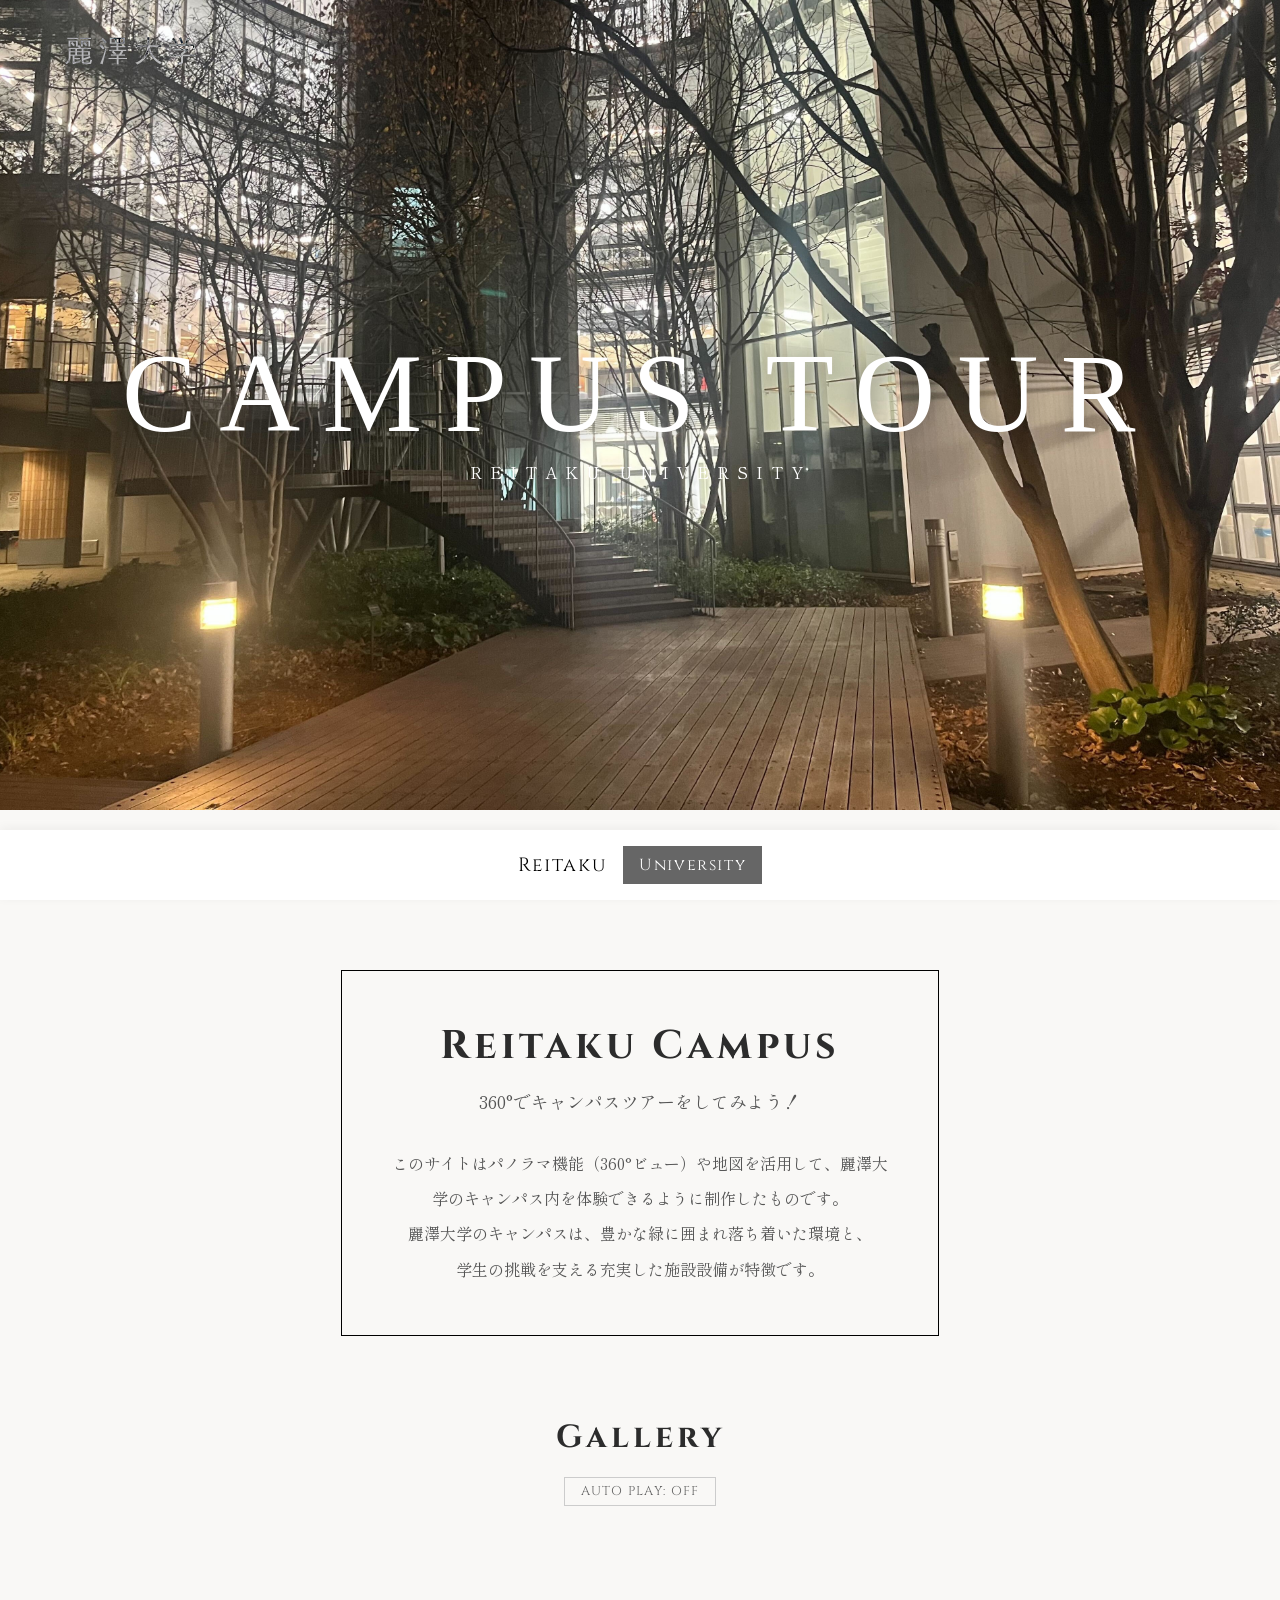
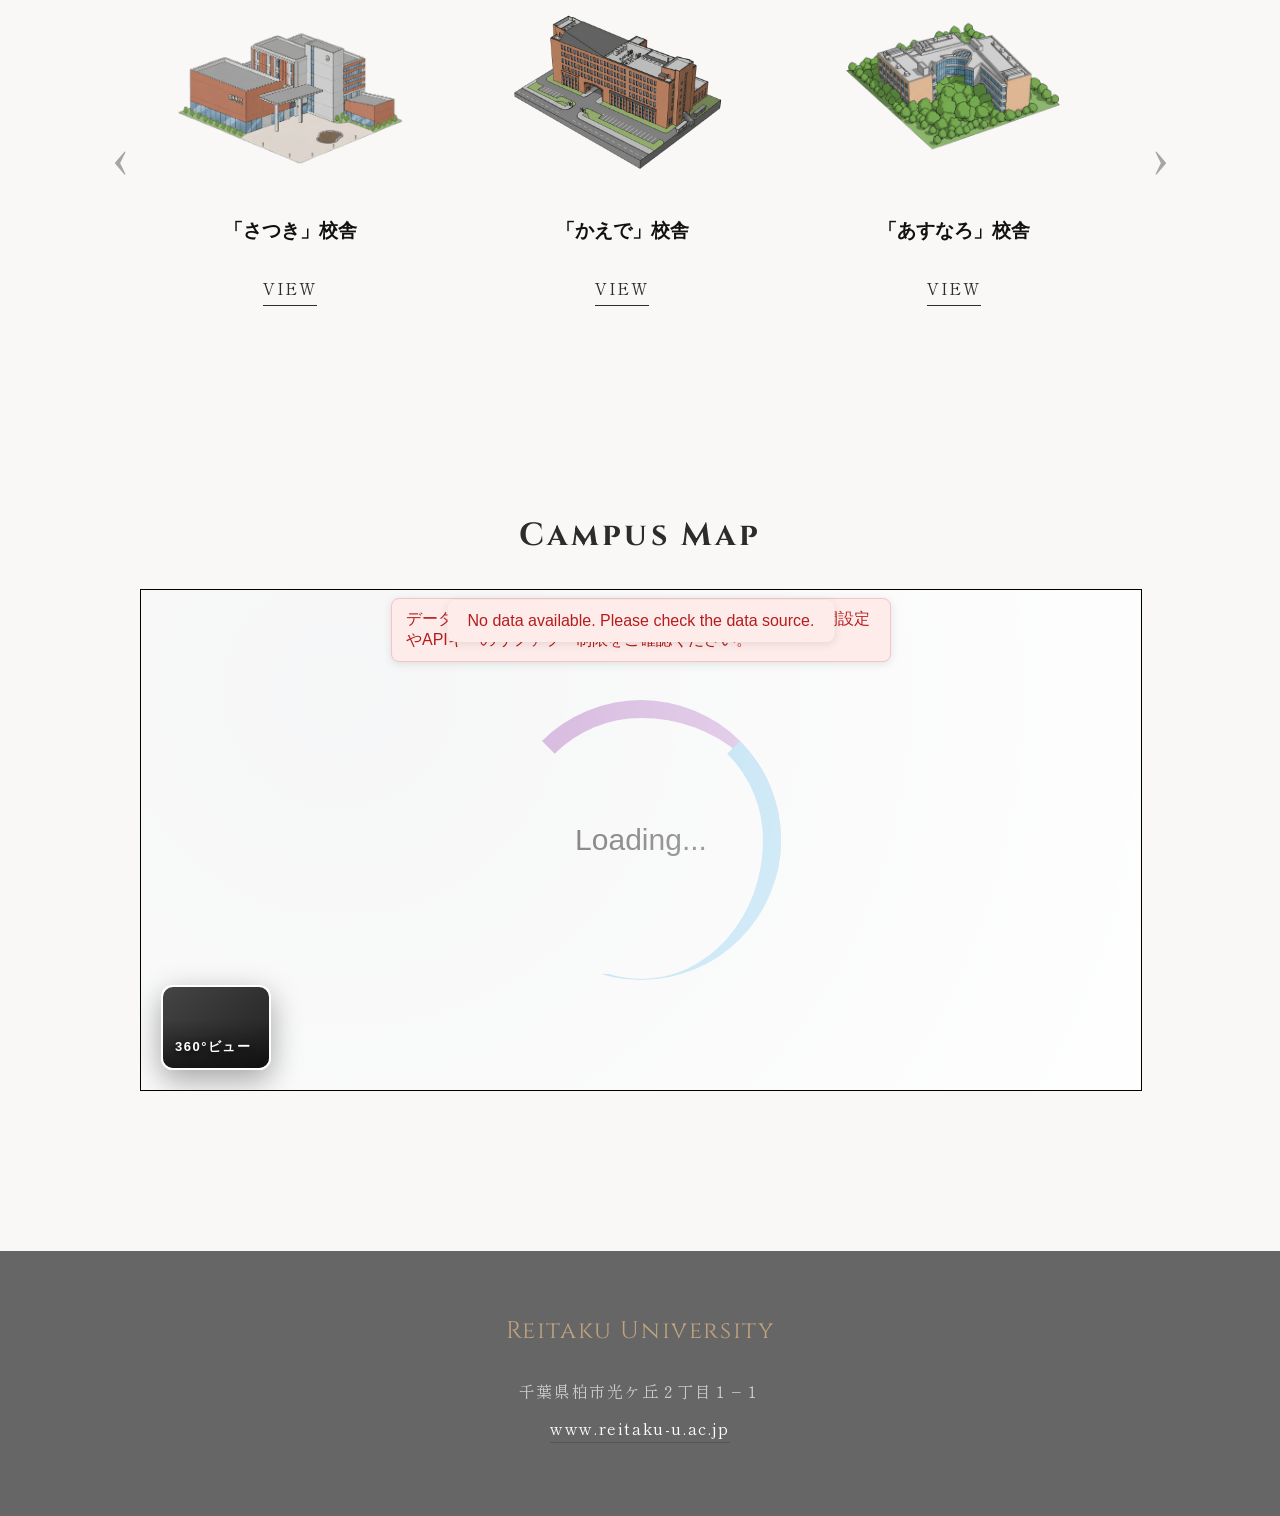
==== index.html @ 985b0f29 "edit" ====
<!DOCTYPE html>
<html lang="ja">
<head>
    <meta charset="UTF-8">
    <meta name="viewport" content="width=device-width, initial-scale=1.0">
    <meta name="robots" content="index, follow">
    <title>ReitakuCampus</title>
    <link rel="preload" as="image" href="image/main1.jpg" fetchpriority="high">
    <link rel="preconnect" href="https://fonts.googleapis.com">
    <link rel="preconnect" href="https://fonts.gstatic.com" crossorigin>
    <link href="https://fonts.googleapis.com/css2?family=BBH+Bogle&display=swap" rel="stylesheet">
    <link href="https://fonts.googleapis.com/css2?family=Cinzel:wght@400;600&family=Shippori+Mincho:wght@400;500&family=BIZ+UDPGothic&display=swap" rel="stylesheet">
    <script src="page.js" defer></script>

    <style>
        :root {
            /* ★ここを変更: サイト全体の色設定 */
            --text: #2c2c2c; /* 文字色 */
            --bg: #f9f8f6;   /* 背景色 */
            --gold: #bfa37e; /* アクセントカラー（金） */
        }
        body {
            margin: 0; background: var(--bg); color: var(--text);
            font-family: 'Shippori Mincho', 'Cinzel', serif;
            overflow-x: hidden;
        }

        /* フェードイン */
        .fade-in { opacity: 0; transform: translateY(20px); transition: 1.5s ease; }
        .fade-in.active { opacity: 1; transform: translateY(0); }

        /* ヘッダー */
        header {
            position: fixed; top: 0; width: 100%; z-index: 100;
            padding: 2rem 4rem; display: flex; justify-content: space-between; align-items: center;
            color: #fff; mix-blend-mode: difference; /* 背景色に合わせて文字色を反転させる効果 */
            box-sizing: border-box;
        }
        .logo { font-size: 1.8rem; letter-spacing: 0.2em; font-family: 'Cinzel', serif; }

        /* ヒーロー（スライダー） */
        .hero {
            height: 90vh; /* ★ここを変更: 高さ (例: 80vh, 600px) */
            width: 100%;   /* ★ここを変更: 幅 (例: 100%, 1200px) */
            position: relative; overflow: hidden; background: #111;
            margin: 0 auto; /* 幅を100%以外にした場合に中央寄せになります */
        }
        .slide {
            position: absolute; inset: 0; background-size: cover; background-position: center;
            opacity: 0; transform: scale(1.1); transition: transform 6s linear, opacity 2s ease;
        }
        .slide.active { opacity: 1; transform: scale(1); }
        
        .hero-txt {
            position: absolute; top: 50%; left: 50%; transform: translate(-50%, -50%);
            text-align: center; color: #fff; z-index: 10; width: 100%;
        }
        .h-title { 
            font-size: 7rem; font-family: 'BBH Bogle', 'sans-serif'; margin: 0; letter-spacing: 0.2em; font-weight: 400; 
            text-shadow: 0 5px 20px rgba(0,0,0,0.3);
            line-height: 1.2; 
        }
        .h-sub { font-size: 1rem; text-shadow: 0 5px 20px rgba(0,0,0,0.3); letter-spacing: 0.5em; display: block; }

        /* コンテンツ */
        .content { max-width: 1000px; margin: 0 auto; padding: 10rem 2rem 5rem; text-align: center; }
        
        /* コンセプトボックス */
        .concept-box {
            border: 1px solid #000;
            padding: 3rem;        /* ★枠線と文字の間の余白（大きくすると枠が広がります） */
            margin: 0 auto 5rem;
            max-width: 800px;     /* ★枠の最大横幅（ここを600pxなどに変えると狭くなります） */
            width: 50%;           /* スマホなどで画面端にくっつきすぎないようにする設定 */
            position: relative;
        }
        .lead-p { font-size: 1.5rem; line-height: 2.5; margin: 0; color: #555; }
        
        /* モデル紹介（横スクロール） */
        .room-sec { 
            display: flex;
            overflow-x: hidden; /* スクロールバーを隠す（JSで制御するため） */
            gap: 0; /* JSで計算しやすくするためgapは0にし、paddingで調整するか、そのままgapを使うか。今回はgapなしでitemにmarginを持たせる方が計算が楽だが、gapありでもOK。 */
            /* gap: 2rem; を削除し、item側にmarginを持たせます */
            padding: 4rem 0;
            /* scroll-snap-type: x mandatory; */ /* 自動スクロールのため無効化 */
            cursor: grab; /* ドラッグ可能を示すカーソル */
        }
        .room-sec:active { cursor: grabbing; }
        
        .room-item { 
            min-width: 300px;
            width: 300px;
            flex: 0 0 auto;
            /* scroll-snap-align: center; */
            background: transparent; /* 背景透明 */
            box-shadow: none;
            margin-right: 2rem;
            user-select: none; /* ドラッグ時のテキスト選択防止 */
        }
        
        /* 画像ラッパー */
        .r-img-wrap {
            width: 100%; height: 200px; overflow: hidden; position: relative;
            pointer-events: none; /* 画像のドラッグ防止 */
        }
        /* 画像 */
        .r-img {
            width: 100%; height: 100%;
            object-fit: contain; /* 全体が見えるように変更（必要に応じてcoverに戻す） */
            display: block;
            position: static;
            transform: none !important;
            pointer-events: auto; /* クリック可能にする */
            user-select: none; 
            -webkit-user-drag: none; /* ドラッグ禁止 */
            touch-action: pan-y; /* 横スクロールはJSで制御するが、縦スクロールは許可するかどうか */
        }

        /* PCのみ: 画像クリックを無効化（VIEWボタンのみ反応） */
        @media (pointer: fine) {
            .r-img {
                pointer-events: none;
            }
        }

        /* Rooms header */
        .rooms-header {
            display: flex;
            flex-direction: column;
            align-items: center;
            justify-content: center;
            gap: 8px;
            margin: 3rem 0 1rem;
            text-align: center;
        }
        .rooms-header h2 {
            font-family: 'Cinzel', serif;
            font-size: 2rem;
            margin: 0;
            color: var(--text);
            letter-spacing: 0.12em;
        }
        .rooms-header .rooms-sub {
            font-size: 0.95rem;
            color: #666;
        }

        .r-info {
            background: transparent; /* 背景透明 */
            padding: 1rem 0; 
            width: auto; margin: 0;
            position: relative; box-shadow: none;
            text-align: center; z-index: 2;
        }
        .r-name { font-family: 'Cinzel', serif; font-size: 1.2rem; margin-bottom: 0.5rem; color: #111; }
        
        .btn {
            display: inline-block; border-bottom: 1px solid var(--text); padding-bottom: 5px;
            margin-top: 1.5rem; text-decoration: none; color: var(--text); letter-spacing: 0.1em;
            cursor: pointer; transition: 0.3s;
        }
        .btn:hover { opacity: 0.6; }

        .btn.view-btn {
            position: relative;
        }

        .btn.view-btn::after {
            content: attr(data-tooltip);
            position: absolute;
            left: 50% + 20px;
            bottom: calc(100% - 70px);
            transform: translateX(-50%);
            background: #000;
            color: #fff;
            font-size: 12px;
            font-weight: 600;
            letter-spacing: 0.02em;
            padding: 6px 10px;
            border-radius: 6px;
            white-space: nowrap;
            opacity: 0;
            pointer-events: none;
            transition: opacity 0.15s ease, transform 0.15s ease;
        }

        .btn.view-btn:hover::after,
        .btn.view-btn:focus-visible::after {
            opacity: 1;
            transform: translateX(-50%) translateY(-2px);
        }

        /* モーダルウィンドウ */
        .modal-overlay {
            position: fixed; inset: 0; background: rgba(0,0,0,0.8); z-index: 2000;
            display: flex; justify-content: center; align-items: center;
            opacity: 0; pointer-events: none; transition: opacity 0.4s ease;
        }
        .modal-overlay.active { opacity: 1; pointer-events: auto; }
        
        .modal-content {
            background: #fff; width: 90%; max-width: 800px; max-height: 90vh;
            display: flex; flex-direction: column; overflow: hidden; position: relative;
            transform: translateY(20px); transition: transform 0.4s ease;
        }
        .modal-overlay.active .modal-content { transform: translateY(0); }
        
        .modal-img {
            width: 100%; height: 50vh; object-fit: cover; display: block;
        }
        .modal-body {
            padding: 3rem; overflow-y: auto; text-align: center;
        }
        .modal-title { font-family: 'Cinzel', serif; font-size: 2rem; margin: 0 0 1.5rem; }
        .modal-desc { line-height: 2; color: #555; font-size: 1rem; text-align: left; }
        
        .modal-close {
            position: absolute; top: 1rem; right: 1rem; color: #fff; background: rgba(0,0,0,0.5);
            width: 40px; height: 40px; border-radius: 50%; display: flex; justify-content: center; align-items: center;
            cursor: pointer; font-family: sans-serif; font-size: 1.2rem; transition: 0.3s; z-index: 10;
        }
        .modal-close:hover { background: #000; }

        /* 事業概要 */
        .business-overview {
            background: #666666; color: #fff; padding: 4rem 2rem; text-align: center;
            letter-spacing: 0.1em;
        }
        .bo-title { font-family: 'Cinzel', serif; font-size: 1.5rem; color: var(--gold); margin-bottom: 2rem; }
        .bo-info p { margin: 0.8rem 0; font-size: 1rem; color: #ccc; }
        .bo-mail { color: #fff; text-decoration: none; border-bottom: 1px solid #555; padding-bottom: 2px; }

        /* ブックバー（固定フッター） */
        .book-bar {
            position: fixed; bottom: 0; left: 0; width: 100%;
            background: #fff; z-index: 1000;
            display: flex; justify-content: center; align-items: center;
            padding: 1rem 0;
            box-shadow: 0 -2px 10px rgba(0,0,0,0.05);
            gap: 1rem;
        }
        .bb-text {
            color: #000; font-family: 'Cinzel', serif; font-size: 1.2rem; letter-spacing: 0.1em;
        }
        .bb-box {
            background: #666666; color: #fff; padding: 0.5rem 1rem;
            font-family: 'Cinzel', serif; font-size: 1rem; letter-spacing: 0.1em;
            display: inline-block;
        }

        /* スライダートグルボタン */
        .slide-toggle-btn {
            background: transparent;
            border: 1px solid #ccc; 
            color: #666;
            padding: 0.4em 1.2em;
            font-family: 'Cinzel', serif;
            font-size: 0.8rem;
            cursor: pointer;
            transition: all 0.3s;
            margin-top: 10px;
            letter-spacing: 0.1em;
        }
        .slide-toggle-btn:hover {
            border-color: var(--text);
            color: var(--text);
        }
        .slide-toggle-btn.active {
            background: var(--text);
            color: #fff;
            border-color: var(--text);
        }

        /* スライダー矢印 */
        .slider-arrow {
            position: absolute;
            top: 50%;
            transform: translateY(-50%);
            width: 60px; height: 60px;
            background: transparent;
            border: none;
            display: flex; justify-content: center; align-items: center;
            cursor: pointer; z-index: 10;
            transition: all 0.3s;
            color: #555;
            font-size: 3rem;
            opacity: 0.5;
        }
        .slider-arrow:hover {
            opacity: 1; color: #000;
        }
        .slider-arrow-left { left: -50px; }
        .slider-arrow-right { right: -50px; }
        
        .slider-wrapper {
            position: relative;
            margin: 0 auto;
            width: 100%;
        }

        @media (max-width: 768px) {
            header { padding: 1.5rem; }
            .logo { font-size: 1.4rem; }
            .h-title { font-size: 2.5rem; }
            .h-sub { font-size: 0.7rem; }
            .r-img-wrap { height: 50vh; }
            .r-info { width: 85%; padding: 2rem; margin-top: -3rem; }
            .modal-body { padding: 2rem; }
            .modal-img { height: 40vh; }
        }
    </style>
</head>
<body>
    <header>
        <div id="brand" class="logo"></div>
    </header>

    <div class="hero" id="hero-slider">
        <div class="hero-txt">
            <h1 id="hero-title" class="h-title"></h1>
            <span id="hero-sub" class="h-sub"></span>
        </div>
    </div>

    <div class="content">
        <div class="concept-box">
            <div id="concept-text" class="fade-in"></div>
        </div>

        <div class="rooms-header fade-in">
            <h2>Gallery</h2>
            <button id="slider-toggle" class="slide-toggle-btn">AUTO PLAY: OFF</button>
        </div>

        <div class="slider-wrapper">
            <div id="arrow-left" class="slider-arrow slider-arrow-left">‹</div>
            <section id="rooms" class="room-sec">
            </section>
            <div id="arrow-right" class="slider-arrow slider-arrow-right">›</div>
        </div>

        <section id="map-section" class="fade-in" style="margin-top: 8rem; margin-bottom: 5rem;">
            <h2 style="font-family: 'Cinzel', serif; font-size: 2rem; margin-bottom: 2rem; letter-spacing: 0.1em;">Campus Map</h2>
            <div style="width: 100%; height: 500px; border: 1px solid #000; position: relative;">
                <iframe src="./Map/index.html" style="width: 100%; height: 100%; border: none; display: block;"></iframe>
            </div>
        </section>
    </div>

    <div class="business-overview">
        <div class="bo-title">Reitaku University</div>
        <div class="bo-info">
            <p>千葉県柏市光ケ丘２丁目１−１</p>
            <p><a href="https://www.reitaku-u.ac.jp/" class="bo-mail" target="_blank">www.reitaku-u.ac.jp</a></p>
        </div>
    </div>


    <div id="modal" class="modal-overlay">
        <div class="modal-content">
            <div class="modal-close" onclick="closeModal()">×</div>
            <img id="modal-img" src="" class="modal-img" onclick="closeModal()" style="cursor: pointer;">
            <div class="modal-body">
                <h2 id="modal-title" class="modal-title"></h2>
                <p id="modal-desc" class="modal-desc"></p>
                <a href="https://coderk-star.github.io/ReitakuMap/" target="_blank" class="btn" style="margin-top: 2rem; border: 1px solid #000; padding: 0.5rem 2rem;">詳細はこちら</a>
            </div>
        </div>
    </div>

    <!-- Map Overlay (Iframe) -->
    <div id="map-overlay" style="position: fixed; inset: 0; z-index: 3000; background: #000; opacity: 0; pointer-events: none; transition: opacity 0.5s;">
        <iframe id="map-frame" style="width: 100%; height: 100%; border: none;" allow="fullscreen"></iframe>
    </div>

    <div class="book-bar">
        <span class="bb-text">Reitaku</span>
        <div class="bb-box">University</div>
    </div>
</body>
</html>
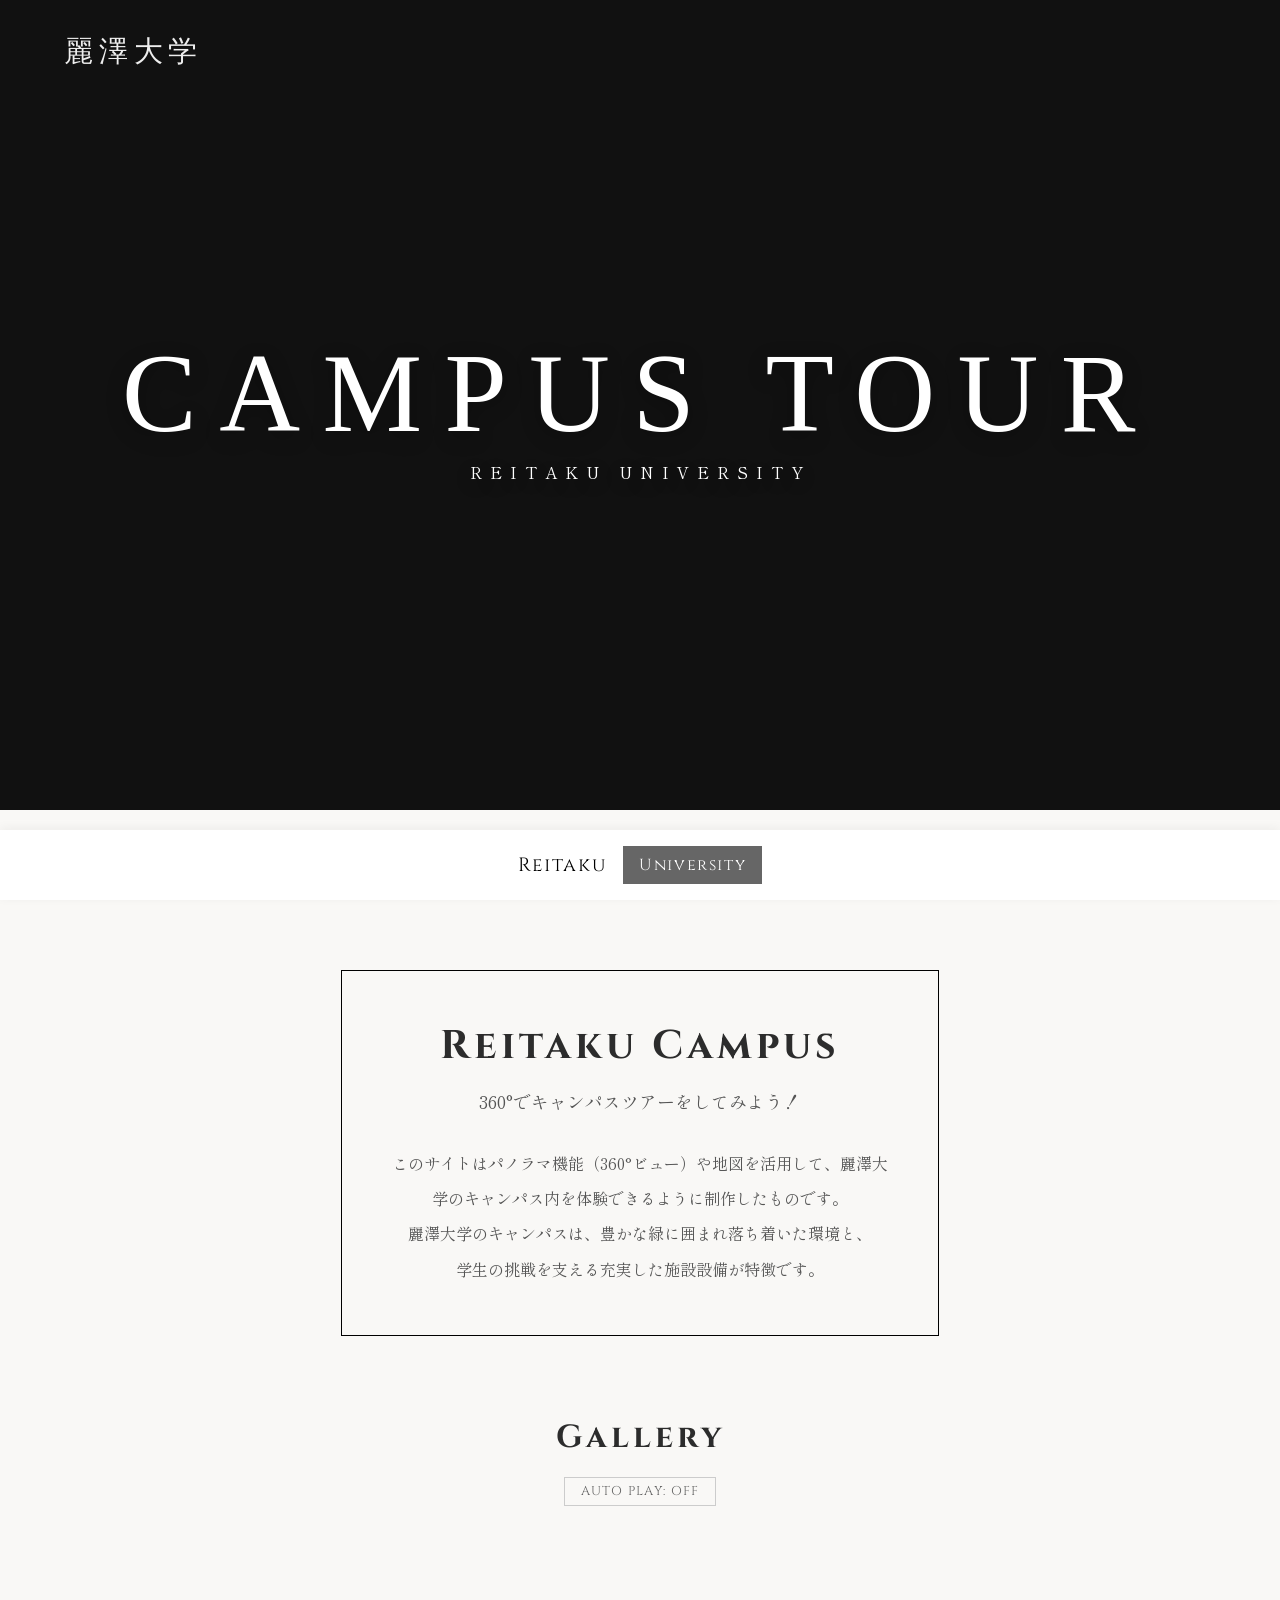
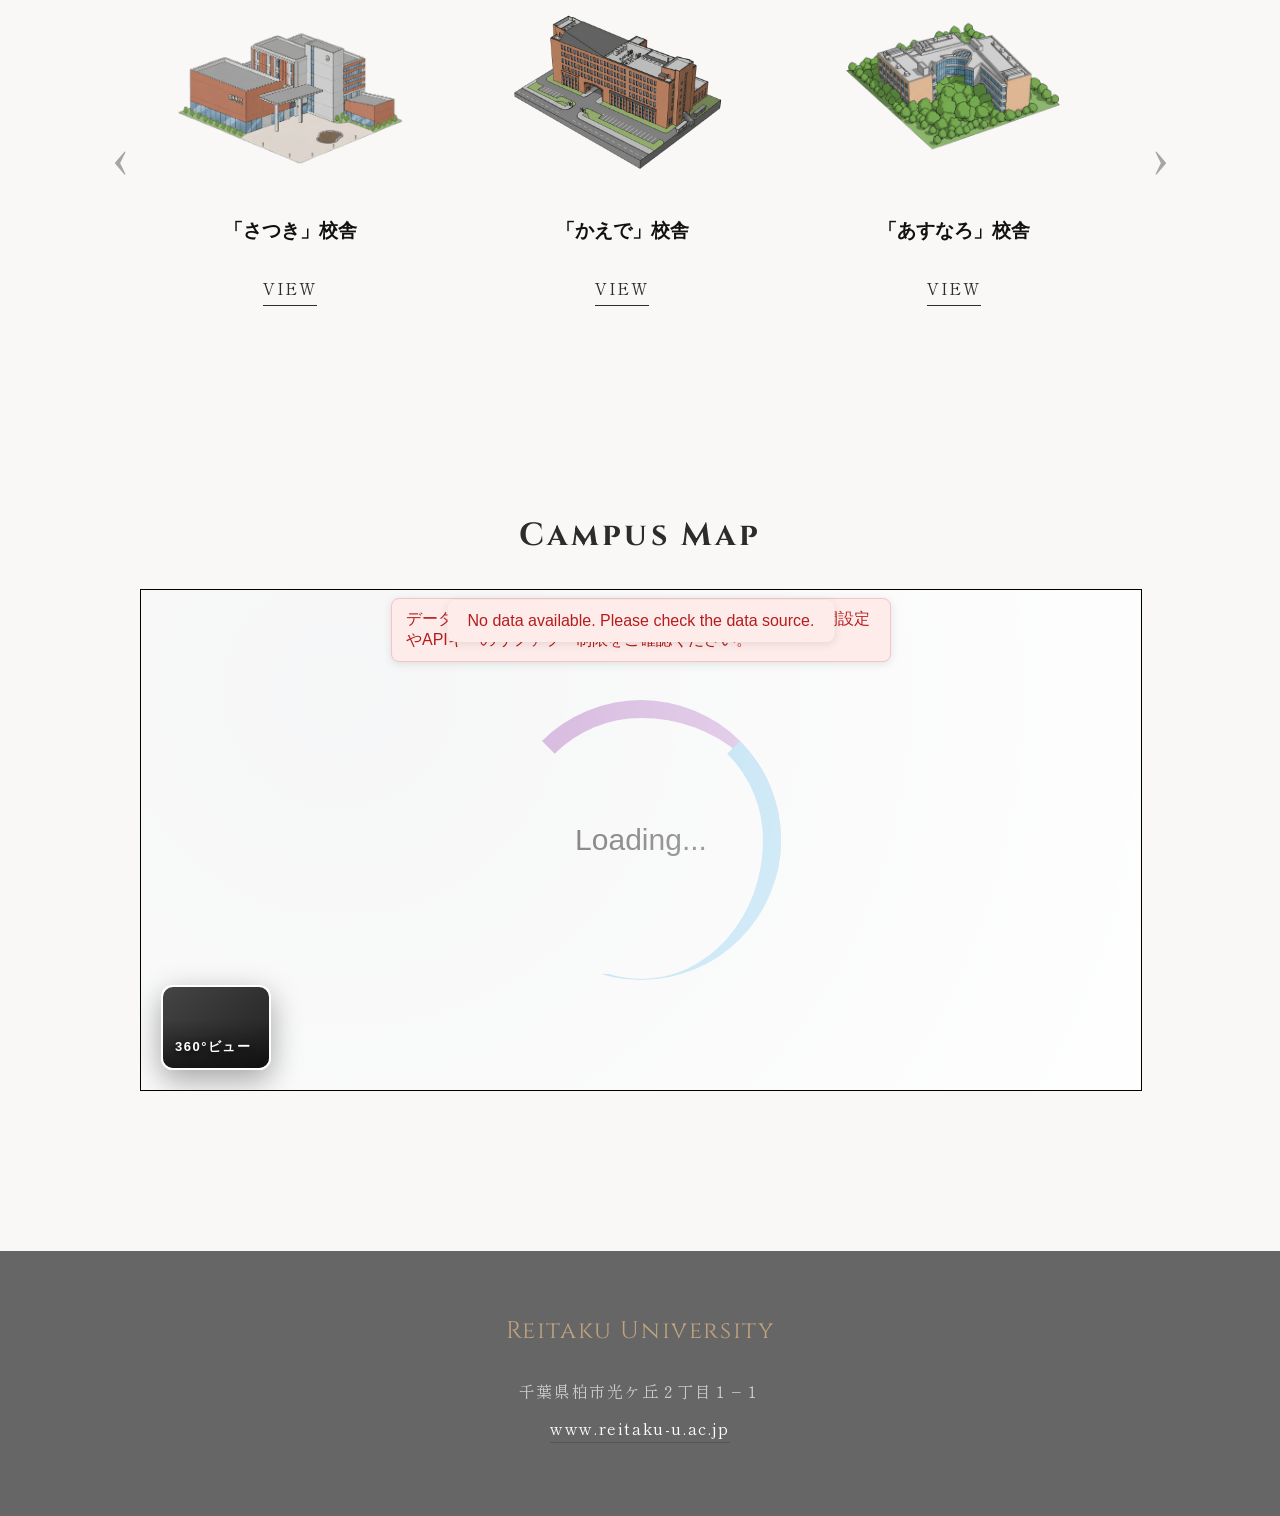
==== commit 1e34898e: "更新" ====
--- a/index.html
+++ b/index.html
@@ -8,308 +8,10 @@
     <link rel="preload" as="image" href="image/main1.jpg" fetchpriority="high">
     <link rel="preconnect" href="https://fonts.googleapis.com">
     <link rel="preconnect" href="https://fonts.gstatic.com" crossorigin>
+    <link rel="stylesheet" href="css/main.css">
     <link href="https://fonts.googleapis.com/css2?family=BBH+Bogle&display=swap" rel="stylesheet">
     <link href="https://fonts.googleapis.com/css2?family=Cinzel:wght@400;600&family=Shippori+Mincho:wght@400;500&family=BIZ+UDPGothic&display=swap" rel="stylesheet">
     <script src="page.js" defer></script>
-
-    <style>
-        :root {
-            /* ★ここを変更: サイト全体の色設定 */
-            --text: #2c2c2c; /* 文字色 */
-            --bg: #f9f8f6;   /* 背景色 */
-            --gold: #bfa37e; /* アクセントカラー（金） */
-        }
-        body {
-            margin: 0; background: var(--bg); color: var(--text);
-            font-family: 'Shippori Mincho', 'Cinzel', serif;
-            overflow-x: hidden;
-        }
-
-        /* フェードイン */
-        .fade-in { opacity: 0; transform: translateY(20px); transition: 1.5s ease; }
-        .fade-in.active { opacity: 1; transform: translateY(0); }
-
-        /* ヘッダー */
-        header {
-            position: fixed; top: 0; width: 100%; z-index: 100;
-            padding: 2rem 4rem; display: flex; justify-content: space-between; align-items: center;
-            color: #fff; mix-blend-mode: difference; /* 背景色に合わせて文字色を反転させる効果 */
-            box-sizing: border-box;
-        }
-        .logo { font-size: 1.8rem; letter-spacing: 0.2em; font-family: 'Cinzel', serif; }
-
-        /* ヒーロー（スライダー） */
-        .hero {
-            height: 90vh; /* ★ここを変更: 高さ (例: 80vh, 600px) */
-            width: 100%;   /* ★ここを変更: 幅 (例: 100%, 1200px) */
-            position: relative; overflow: hidden; background: #111;
-            margin: 0 auto; /* 幅を100%以外にした場合に中央寄せになります */
-        }
-        .slide {
-            position: absolute; inset: 0; background-size: cover; background-position: center;
-            opacity: 0; transform: scale(1.1); transition: transform 6s linear, opacity 2s ease;
-        }
-        .slide.active { opacity: 1; transform: scale(1); }
-        
-        .hero-txt {
-            position: absolute; top: 50%; left: 50%; transform: translate(-50%, -50%);
-            text-align: center; color: #fff; z-index: 10; width: 100%;
-        }
-        .h-title { 
-            font-size: 7rem; font-family: 'BBH Bogle', 'sans-serif'; margin: 0; letter-spacing: 0.2em; font-weight: 400; 
-            text-shadow: 0 5px 20px rgba(0,0,0,0.3);
-            line-height: 1.2; 
-        }
-        .h-sub { font-size: 1rem; text-shadow: 0 5px 20px rgba(0,0,0,0.3); letter-spacing: 0.5em; display: block; }
-
-        /* コンテンツ */
-        .content { max-width: 1000px; margin: 0 auto; padding: 10rem 2rem 5rem; text-align: center; }
-        
-        /* コンセプトボックス */
-        .concept-box {
-            border: 1px solid #000;
-            padding: 3rem;        /* ★枠線と文字の間の余白（大きくすると枠が広がります） */
-            margin: 0 auto 5rem;
-            max-width: 800px;     /* ★枠の最大横幅（ここを600pxなどに変えると狭くなります） */
-            width: 50%;           /* スマホなどで画面端にくっつきすぎないようにする設定 */
-            position: relative;
-        }
-        .lead-p { font-size: 1.5rem; line-height: 2.5; margin: 0; color: #555; }
-        
-        /* モデル紹介（横スクロール） */
-        .room-sec { 
-            display: flex;
-            overflow-x: hidden; /* スクロールバーを隠す（JSで制御するため） */
-            gap: 0; /* JSで計算しやすくするためgapは0にし、paddingで調整するか、そのままgapを使うか。今回はgapなしでitemにmarginを持たせる方が計算が楽だが、gapありでもOK。 */
-            /* gap: 2rem; を削除し、item側にmarginを持たせます */
-            padding: 4rem 0;
-            /* scroll-snap-type: x mandatory; */ /* 自動スクロールのため無効化 */
-            cursor: grab; /* ドラッグ可能を示すカーソル */
-        }
-        .room-sec:active { cursor: grabbing; }
-        
-        .room-item { 
-            min-width: 300px;
-            width: 300px;
-            flex: 0 0 auto;
-            /* scroll-snap-align: center; */
-            background: transparent; /* 背景透明 */
-            box-shadow: none;
-            margin-right: 2rem;
-            user-select: none; /* ドラッグ時のテキスト選択防止 */
-        }
-        
-        /* 画像ラッパー */
-        .r-img-wrap {
-            width: 100%; height: 200px; overflow: hidden; position: relative;
-            pointer-events: none; /* 画像のドラッグ防止 */
-        }
-        /* 画像 */
-        .r-img {
-            width: 100%; height: 100%;
-            object-fit: contain; /* 全体が見えるように変更（必要に応じてcoverに戻す） */
-            display: block;
-            position: static;
-            transform: none !important;
-            pointer-events: auto; /* クリック可能にする */
-            user-select: none; 
-            -webkit-user-drag: none; /* ドラッグ禁止 */
-            touch-action: pan-y; /* 横スクロールはJSで制御するが、縦スクロールは許可するかどうか */
-        }
-
-        /* PCのみ: 画像クリックを無効化（VIEWボタンのみ反応） */
-        @media (pointer: fine) {
-            .r-img {
-                pointer-events: none;
-            }
-        }
-
-        /* Rooms header */
-        .rooms-header {
-            display: flex;
-            flex-direction: column;
-            align-items: center;
-            justify-content: center;
-            gap: 8px;
-            margin: 3rem 0 1rem;
-            text-align: center;
-        }
-        .rooms-header h2 {
-            font-family: 'Cinzel', serif;
-            font-size: 2rem;
-            margin: 0;
-            color: var(--text);
-            letter-spacing: 0.12em;
-        }
-        .rooms-header .rooms-sub {
-            font-size: 0.95rem;
-            color: #666;
-        }
-
-        .r-info {
-            background: transparent; /* 背景透明 */
-            padding: 1rem 0; 
-            width: auto; margin: 0;
-            position: relative; box-shadow: none;
-            text-align: center; z-index: 2;
-        }
-        .r-name { font-family: 'Cinzel', serif; font-size: 1.2rem; margin-bottom: 0.5rem; color: #111; }
-        
-        .btn {
-            display: inline-block; border-bottom: 1px solid var(--text); padding-bottom: 5px;
-            margin-top: 1.5rem; text-decoration: none; color: var(--text); letter-spacing: 0.1em;
-            cursor: pointer; transition: 0.3s;
-        }
-        .btn:hover { opacity: 0.6; }
-
-        .btn.view-btn {
-            position: relative;
-        }
-
-        .btn.view-btn::after {
-            content: attr(data-tooltip);
-            position: absolute;
-            left: 50% + 20px;
-            bottom: calc(100% - 70px);
-            transform: translateX(-50%);
-            background: #000;
-            color: #fff;
-            font-size: 12px;
-            font-weight: 600;
-            letter-spacing: 0.02em;
-            padding: 6px 10px;
-            border-radius: 6px;
-            white-space: nowrap;
-            opacity: 0;
-            pointer-events: none;
-            transition: opacity 0.15s ease, transform 0.15s ease;
-        }
-
-        .btn.view-btn:hover::after,
-        .btn.view-btn:focus-visible::after {
-            opacity: 1;
-            transform: translateX(-50%) translateY(-2px);
-        }
-
-        /* モーダルウィンドウ */
-        .modal-overlay {
-            position: fixed; inset: 0; background: rgba(0,0,0,0.8); z-index: 2000;
-            display: flex; justify-content: center; align-items: center;
-            opacity: 0; pointer-events: none; transition: opacity 0.4s ease;
-        }
-        .modal-overlay.active { opacity: 1; pointer-events: auto; }
-        
-        .modal-content {
-            background: #fff; width: 90%; max-width: 800px; max-height: 90vh;
-            display: flex; flex-direction: column; overflow: hidden; position: relative;
-            transform: translateY(20px); transition: transform 0.4s ease;
-        }
-        .modal-overlay.active .modal-content { transform: translateY(0); }
-        
-        .modal-img {
-            width: 100%; height: 50vh; object-fit: cover; display: block;
-        }
-        .modal-body {
-            padding: 3rem; overflow-y: auto; text-align: center;
-        }
-        .modal-title { font-family: 'Cinzel', serif; font-size: 2rem; margin: 0 0 1.5rem; }
-        .modal-desc { line-height: 2; color: #555; font-size: 1rem; text-align: left; }
-        
-        .modal-close {
-            position: absolute; top: 1rem; right: 1rem; color: #fff; background: rgba(0,0,0,0.5);
-            width: 40px; height: 40px; border-radius: 50%; display: flex; justify-content: center; align-items: center;
-            cursor: pointer; font-family: sans-serif; font-size: 1.2rem; transition: 0.3s; z-index: 10;
-        }
-        .modal-close:hover { background: #000; }
-
-        /* 事業概要 */
-        .business-overview {
-            background: #666666; color: #fff; padding: 4rem 2rem; text-align: center;
-            letter-spacing: 0.1em;
-        }
-        .bo-title { font-family: 'Cinzel', serif; font-size: 1.5rem; color: var(--gold); margin-bottom: 2rem; }
-        .bo-info p { margin: 0.8rem 0; font-size: 1rem; color: #ccc; }
-        .bo-mail { color: #fff; text-decoration: none; border-bottom: 1px solid #555; padding-bottom: 2px; }
-
-        /* ブックバー（固定フッター） */
-        .book-bar {
-            position: fixed; bottom: 0; left: 0; width: 100%;
-            background: #fff; z-index: 1000;
-            display: flex; justify-content: center; align-items: center;
-            padding: 1rem 0;
-            box-shadow: 0 -2px 10px rgba(0,0,0,0.05);
-            gap: 1rem;
-        }
-        .bb-text {
-            color: #000; font-family: 'Cinzel', serif; font-size: 1.2rem; letter-spacing: 0.1em;
-        }
-        .bb-box {
-            background: #666666; color: #fff; padding: 0.5rem 1rem;
-            font-family: 'Cinzel', serif; font-size: 1rem; letter-spacing: 0.1em;
-            display: inline-block;
-        }
-
-        /* スライダートグルボタン */
-        .slide-toggle-btn {
-            background: transparent;
-            border: 1px solid #ccc; 
-            color: #666;
-            padding: 0.4em 1.2em;
-            font-family: 'Cinzel', serif;
-            font-size: 0.8rem;
-            cursor: pointer;
-            transition: all 0.3s;
-            margin-top: 10px;
-            letter-spacing: 0.1em;
-        }
-        .slide-toggle-btn:hover {
-            border-color: var(--text);
-            color: var(--text);
-        }
-        .slide-toggle-btn.active {
-            background: var(--text);
-            color: #fff;
-            border-color: var(--text);
-        }
-
-        /* スライダー矢印 */
-        .slider-arrow {
-            position: absolute;
-            top: 50%;
-            transform: translateY(-50%);
-            width: 60px; height: 60px;
-            background: transparent;
-            border: none;
-            display: flex; justify-content: center; align-items: center;
-            cursor: pointer; z-index: 10;
-            transition: all 0.3s;
-            color: #555;
-            font-size: 3rem;
-            opacity: 0.5;
-        }
-        .slider-arrow:hover {
-            opacity: 1; color: #000;
-        }
-        .slider-arrow-left { left: -50px; }
-        .slider-arrow-right { right: -50px; }
-        
-        .slider-wrapper {
-            position: relative;
-            margin: 0 auto;
-            width: 100%;
-        }
-
-        @media (max-width: 768px) {
-            header { padding: 1.5rem; }
-            .logo { font-size: 1.4rem; }
-            .h-title { font-size: 2.5rem; }
-            .h-sub { font-size: 0.7rem; }
-            .r-img-wrap { height: 50vh; }
-            .r-info { width: 85%; padding: 2rem; margin-top: -3rem; }
-            .modal-body { padding: 2rem; }
-            .modal-img { height: 40vh; }
-        }
-    </style>
 </head>
 <body>
     <header>
--- a/css/main.css
+++ b/css/main.css
@@ -0,0 +1,296 @@
+:root {
+    /* ★ここを変更: サイト全体の色設定 */
+    --text: #2c2c2c; /* 文字色 */
+    --bg: #f9f8f6;   /* 背景色 */
+    --gold: #bfa37e; /* アクセントカラー（金） */
+}
+body {
+    margin: 0; background: var(--bg); color: var(--text);
+    font-family: 'Shippori Mincho', 'Cinzel', serif;
+    overflow-x: hidden;
+}
+
+/* フェードイン */
+.fade-in { opacity: 0; transform: translateY(20px); transition: 1.5s ease; }
+.fade-in.active { opacity: 1; transform: translateY(0); }
+
+/* ヘッダー */
+header {
+    position: fixed; top: 0; width: 100%; z-index: 100;
+    padding: 2rem 4rem; display: flex; justify-content: space-between; align-items: center;
+    color: #fff; mix-blend-mode: difference; /* 背景色に合わせて文字色を反転させる効果 */
+    box-sizing: border-box;
+}
+.logo { font-size: 1.8rem; letter-spacing: 0.2em; font-family: 'Cinzel', serif; }
+
+/* ヒーロー（スライダー） */
+.hero {
+    height: 90vh; /* ★ここを変更: 高さ (例: 80vh, 600px) */
+    width: 100%;   /* ★ここを変更: 幅 (例: 100%, 1200px) */
+    position: relative; overflow: hidden; background: #111;
+    margin: 0 auto; /* 幅を100%以外にした場合に中央寄せになります */
+}
+.slide {
+    position: absolute; inset: 0; background-size: cover; background-position: center;
+    opacity: 0; transform: scale(1.1); transition: transform 6s linear, opacity 2s ease;
+}
+.slide.active { opacity: 1; transform: scale(1); }
+
+.hero-txt {
+    position: absolute; top: 50%; left: 50%; transform: translate(-50%, -50%);
+    text-align: center; color: #fff; z-index: 10; width: 100%;
+}
+.h-title { 
+    font-size: 7rem; font-family: 'BBH Bogle', 'sans-serif'; margin: 0; letter-spacing: 0.2em; font-weight: 400; 
+    text-shadow: 0 5px 20px rgba(0,0,0,0.3);
+    line-height: 1.2; 
+}
+.h-sub { font-size: 1rem; text-shadow: 0 5px 20px rgba(0,0,0,0.3); letter-spacing: 0.5em; display: block; }
+
+/* コンテンツ */
+.content { max-width: 1000px; margin: 0 auto; padding: 10rem 2rem 5rem; text-align: center; }
+
+/* コンセプトボックス */
+.concept-box {
+    border: 1px solid #000;
+    padding: 3rem;        /* ★枠線と文字の間の余白（大きくすると枠が広がります） */
+    margin: 0 auto 5rem;
+    max-width: 800px;     /* ★枠の最大横幅（ここを600pxなどに変えると狭くなります） */
+    width: 50%;           /* スマホなどで画面端にくっつきすぎないようにする設定 */
+    position: relative;
+}
+.lead-p { font-size: 1.5rem; line-height: 2.5; margin: 0; color: #555; }
+
+/* モデル紹介（横スクロール） */
+.room-sec { 
+    display: flex;
+    overflow-x: hidden; /* スクロールバーを隠す（JSで制御するため） */
+    gap: 0; /* JSで計算しやすくするためgapは0にし、paddingで調整するか、そのままgapを使うか。今回はgapなしでitemにmarginを持たせる方が計算が楽だが、gapありでもOK。 */
+    /* gap: 2rem; を削除し、item側にmarginを持たせます */
+    padding: 4rem 0;
+    /* scroll-snap-type: x mandatory; */ /* 自動スクロールのため無効化 */
+    cursor: grab; /* ドラッグ可能を示すカーソル */
+}
+.room-sec:active { cursor: grabbing; }
+
+.room-item { 
+    min-width: 300px;
+    width: 300px;
+    flex: 0 0 auto;
+    /* scroll-snap-align: center; */
+    background: transparent; /* 背景透明 */
+    box-shadow: none;
+    margin-right: 2rem;
+    user-select: none; /* ドラッグ時のテキスト選択防止 */
+}
+
+/* 画像ラッパー */
+.r-img-wrap {
+    width: 100%; height: 200px; overflow: hidden; position: relative;
+    pointer-events: none; /* 画像のドラッグ防止 */
+}
+/* 画像 */
+.r-img {
+    width: 100%; height: 100%;
+    object-fit: contain; /* 全体が見えるように変更（必要に応じてcoverに戻す） */
+    display: block;
+    position: static;
+    transform: none !important;
+    pointer-events: auto; /* クリック可能にする */
+    user-select: none; 
+    -webkit-user-drag: none; /* ドラッグ禁止 */
+    touch-action: pan-y; /* 横スクロールはJSで制御するが、縦スクロールは許可するかどうか */
+}
+
+/* PCのみ: 画像クリックを無効化（VIEWボタンのみ反応） */
+@media (pointer: fine) {
+    .r-img {
+        pointer-events: none;
+    }
+}
+
+/* Rooms header */
+.rooms-header {
+    display: flex;
+    flex-direction: column;
+    align-items: center;
+    justify-content: center;
+    gap: 8px;
+    margin: 3rem 0 1rem;
+    text-align: center;
+}
+.rooms-header h2 {
+    font-family: 'Cinzel', serif;
+    font-size: 2rem;
+    margin: 0;
+    color: var(--text);
+    letter-spacing: 0.12em;
+}
+.rooms-header .rooms-sub {
+    font-size: 0.95rem;
+    color: #666;
+}
+
+.r-info {
+    background: transparent; /* 背景透明 */
+    padding: 1rem 0; 
+    width: auto; margin: 0;
+    position: relative; box-shadow: none;
+    text-align: center; z-index: 2;
+}
+.r-name { font-family: 'Cinzel', serif; font-size: 1.2rem; margin-bottom: 0.5rem; color: #111; }
+
+.btn {
+    display: inline-block; border-bottom: 1px solid var(--text); padding-bottom: 5px;
+    margin-top: 1.5rem; text-decoration: none; color: var(--text); letter-spacing: 0.1em;
+    cursor: pointer; transition: 0.3s;
+}
+.btn:hover { opacity: 0.6; }
+
+.btn.view-btn {
+    position: relative;
+}
+
+.btn.view-btn::after {
+    content: attr(data-tooltip);
+    position: absolute;
+    left: 50% + 20px;
+    bottom: calc(100% - 70px);
+    transform: translateX(-50%);
+    background: #000;
+    color: #fff;
+    font-size: 12px;
+    font-weight: 600;
+    letter-spacing: 0.02em;
+    padding: 6px 10px;
+    border-radius: 6px;
+    white-space: nowrap;
+    opacity: 0;
+    pointer-events: none;
+    transition: opacity 0.15s ease, transform 0.15s ease;
+}
+
+.btn.view-btn:hover::after,
+.btn.view-btn:focus-visible::after {
+    opacity: 1;
+    transform: translateX(-50%) translateY(-2px);
+}
+
+/* モーダルウィンドウ */
+.modal-overlay {
+    position: fixed; inset: 0; background: rgba(0,0,0,0.8); z-index: 2000;
+    display: flex; justify-content: center; align-items: center;
+    opacity: 0; pointer-events: none; transition: opacity 0.4s ease;
+}
+.modal-overlay.active { opacity: 1; pointer-events: auto; }
+
+.modal-content {
+    background: #fff; width: 90%; max-width: 800px; max-height: 90vh;
+    display: flex; flex-direction: column; overflow: hidden; position: relative;
+    transform: translateY(20px); transition: transform 0.4s ease;
+}
+.modal-overlay.active .modal-content { transform: translateY(0); }
+
+.modal-img {
+    width: 100%; height: 50vh; object-fit: cover; display: block;
+}
+.modal-body {
+    padding: 3rem; overflow-y: auto; text-align: center;
+}
+.modal-title { font-family: 'Cinzel', serif; font-size: 2rem; margin: 0 0 1.5rem; }
+.modal-desc { line-height: 2; color: #555; font-size: 1rem; text-align: left; }
+
+.modal-close {
+    position: absolute; top: 1rem; right: 1rem; color: #fff; background: rgba(0,0,0,0.5);
+    width: 40px; height: 40px; border-radius: 50%; display: flex; justify-content: center; align-items: center;
+    cursor: pointer; font-family: sans-serif; font-size: 1.2rem; transition: 0.3s; z-index: 10;
+}
+.modal-close:hover { background: #000; }
+
+/* 事業概要 */
+.business-overview {
+    background: #666666; color: #fff; padding: 4rem 2rem; text-align: center;
+    letter-spacing: 0.1em;
+}
+.bo-title { font-family: 'Cinzel', serif; font-size: 1.5rem; color: var(--gold); margin-bottom: 2rem; }
+.bo-info p { margin: 0.8rem 0; font-size: 1rem; color: #ccc; }
+.bo-mail { color: #fff; text-decoration: none; border-bottom: 1px solid #555; padding-bottom: 2px; }
+
+/* ブックバー（固定フッター） */
+.book-bar {
+    position: fixed; bottom: 0; left: 0; width: 100%;
+    background: #fff; z-index: 1000;
+    display: flex; justify-content: center; align-items: center;
+    padding: 1rem 0;
+    box-shadow: 0 -2px 10px rgba(0,0,0,0.05);
+    gap: 1rem;
+}
+.bb-text {
+    color: #000; font-family: 'Cinzel', serif; font-size: 1.2rem; letter-spacing: 0.1em;
+}
+.bb-box {
+    background: #666666; color: #fff; padding: 0.5rem 1rem;
+    font-family: 'Cinzel', serif; font-size: 1rem; letter-spacing: 0.1em;
+    display: inline-block;
+}
+
+/* スライダートグルボタン */
+.slide-toggle-btn {
+    background: transparent;
+    border: 1px solid #ccc; 
+    color: #666;
+    padding: 0.4em 1.2em;
+    font-family: 'Cinzel', serif;
+    font-size: 0.8rem;
+    cursor: pointer;
+    transition: all 0.3s;
+    margin-top: 10px;
+    letter-spacing: 0.1em;
+}
+.slide-toggle-btn:hover {
+    border-color: var(--text);
+    color: var(--text);
+}
+.slide-toggle-btn.active {
+    background: var(--text);
+    color: #fff;
+    border-color: var(--text);
+}
+
+/* スライダー矢印 */
+.slider-arrow {
+    position: absolute;
+    top: 50%;
+    transform: translateY(-50%);
+    width: 60px; height: 60px;
+    background: transparent;
+    border: none;
+    display: flex; justify-content: center; align-items: center;
+    cursor: pointer; z-index: 10;
+    transition: all 0.3s;
+    color: #555;
+    font-size: 3rem;
+    opacity: 0.5;
+}
+.slider-arrow:hover {
+    opacity: 1; color: #000;
+}
+.slider-arrow-left { left: -50px; }
+.slider-arrow-right { right: -50px; }
+
+.slider-wrapper {
+    position: relative;
+    margin: 0 auto;
+    width: 100%;
+}
+
+@media (max-width: 768px) {
+    header { padding: 1.5rem; }
+    .logo { font-size: 1.4rem; }
+    .h-title { font-size: 2.5rem; }
+    .h-sub { font-size: 0.7rem; }
+    .r-img-wrap { height: 50vh; }
+    .r-info { width: 85%; padding: 2rem; margin-top: -3rem; }
+    .modal-body { padding: 2rem; }
+    .modal-img { height: 40vh; }
+}
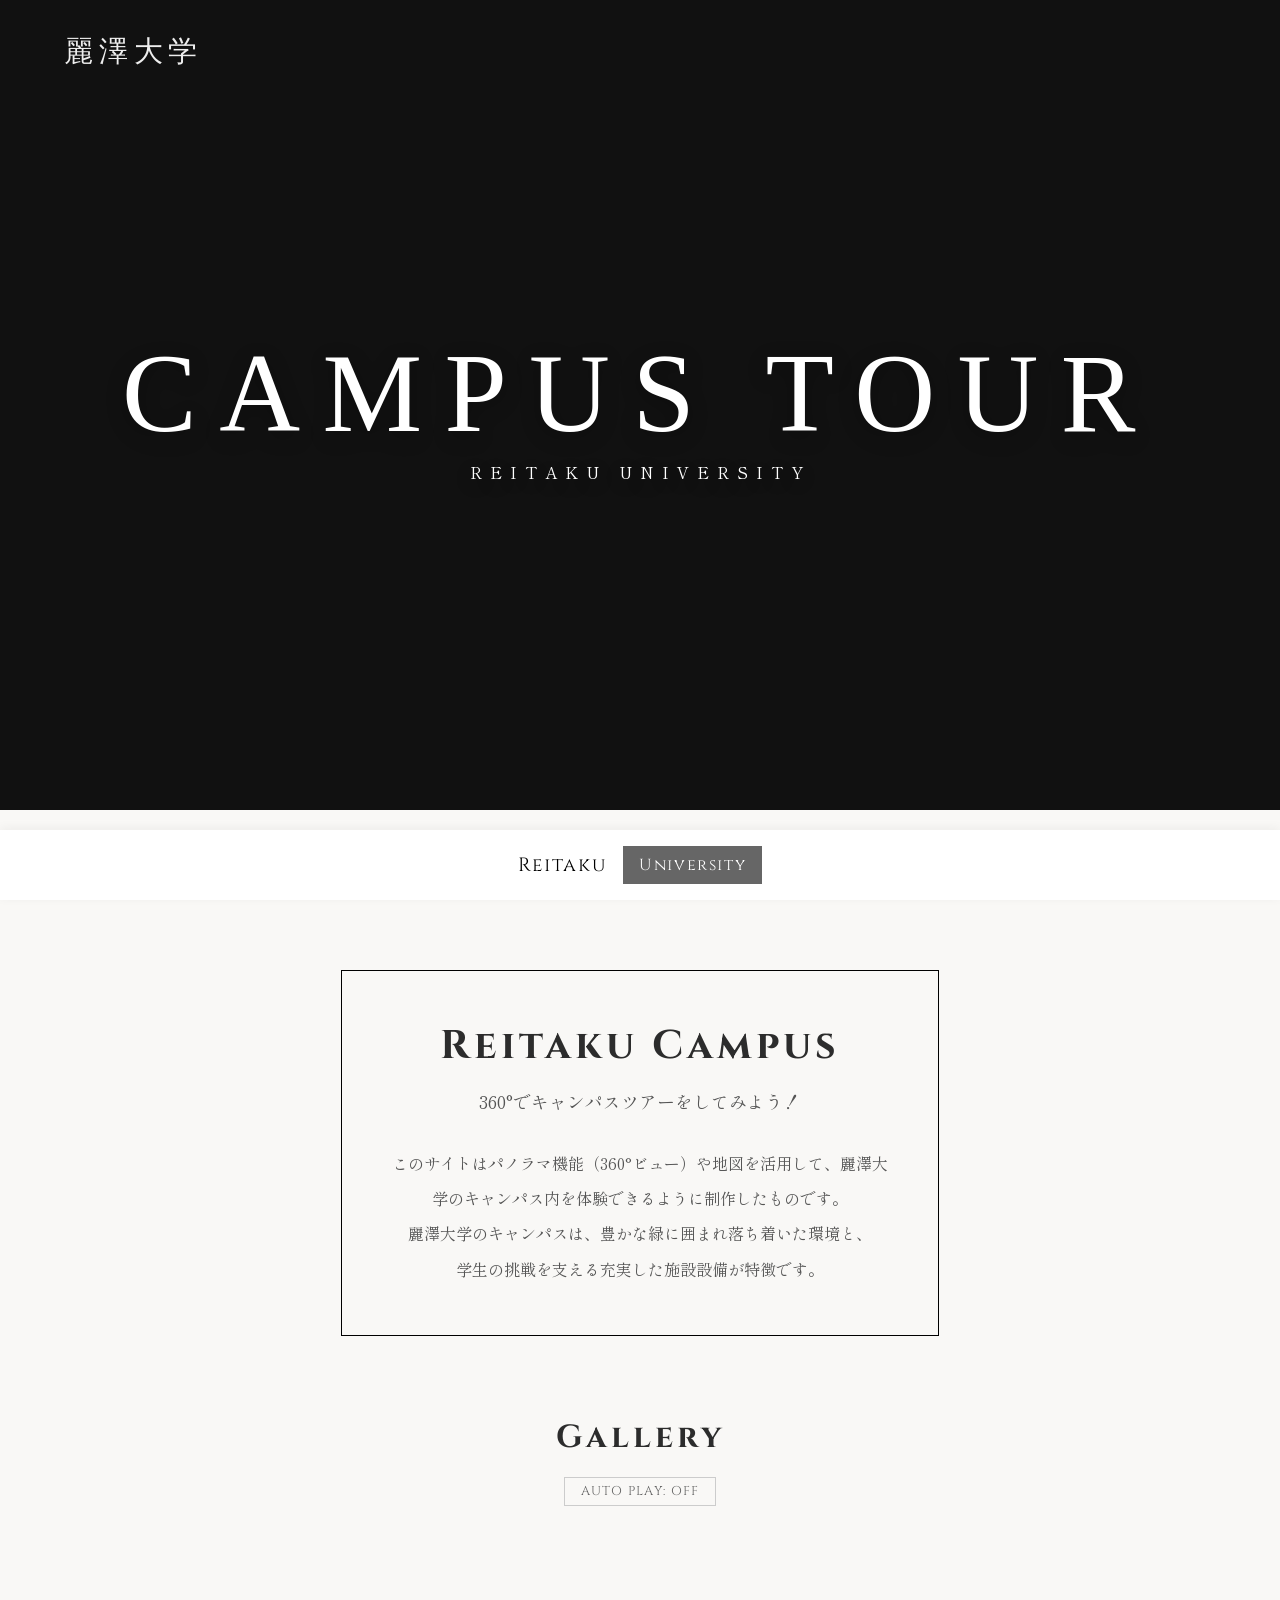
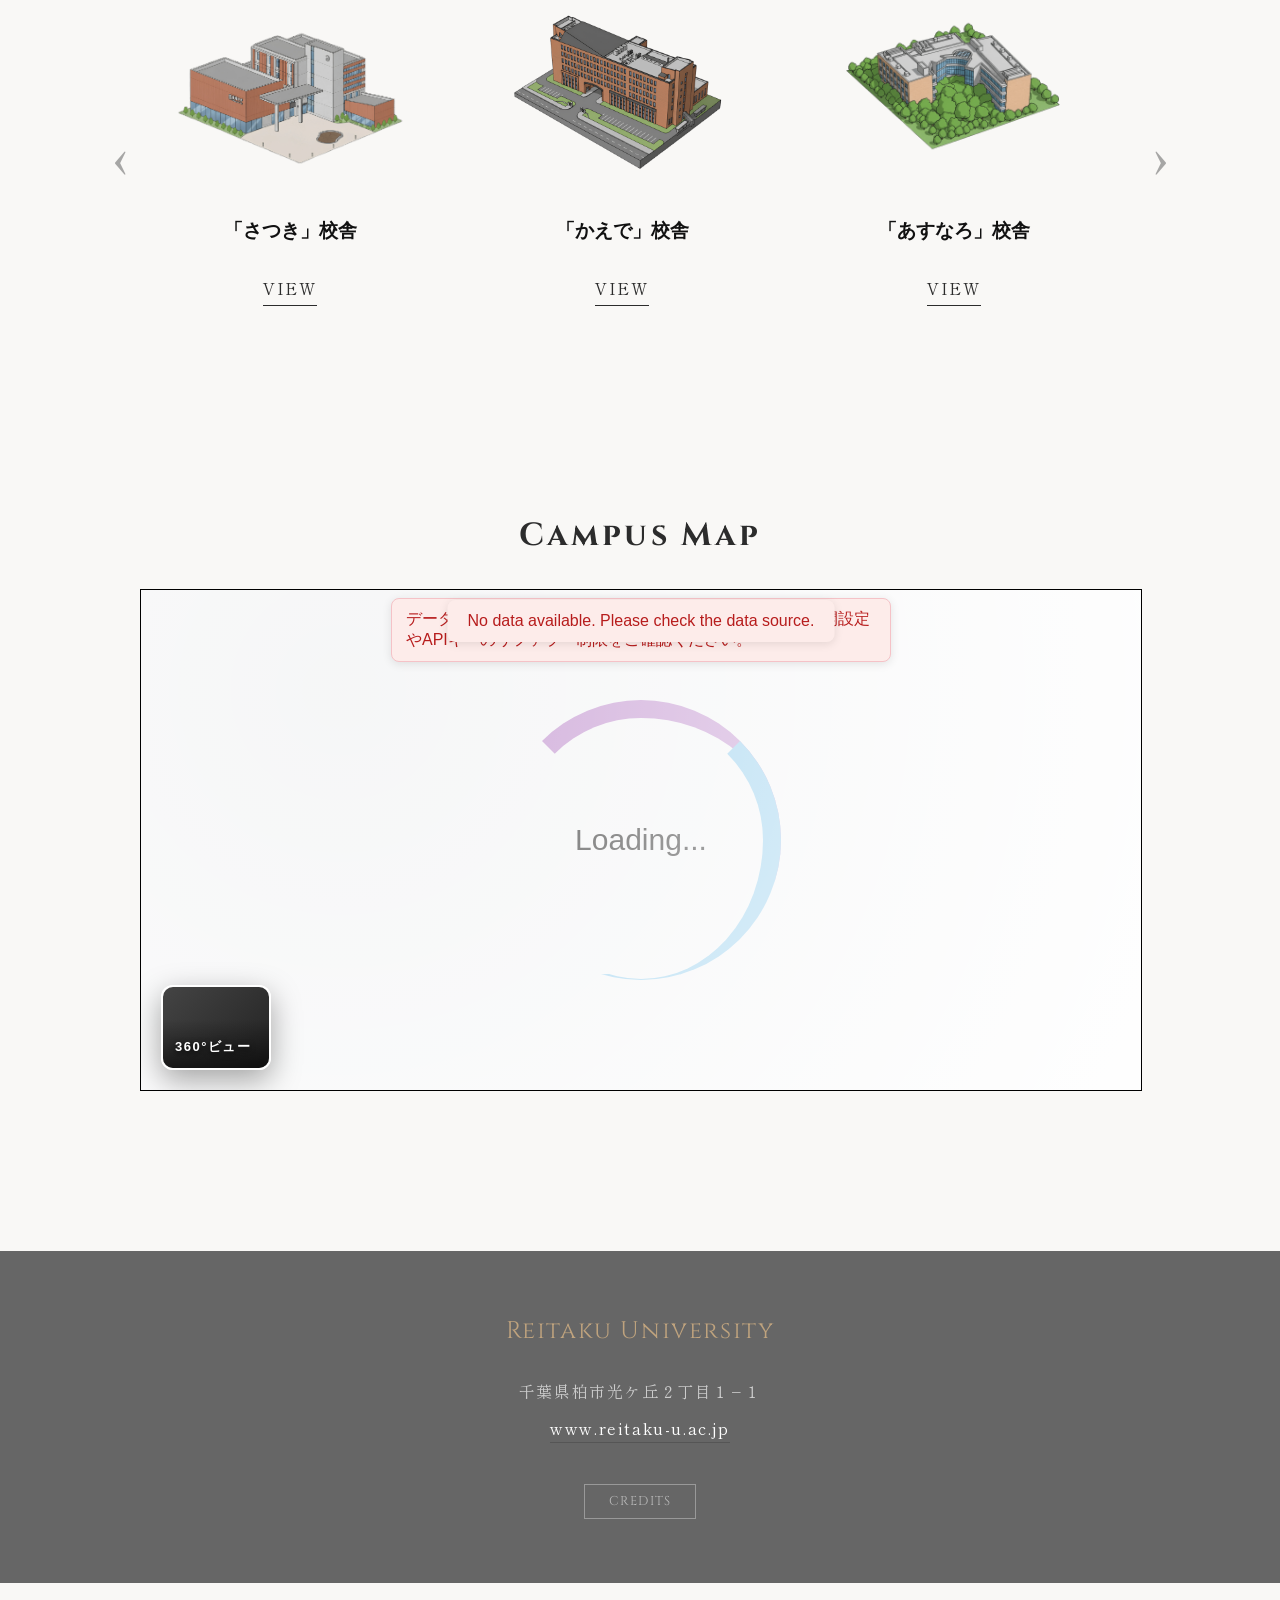
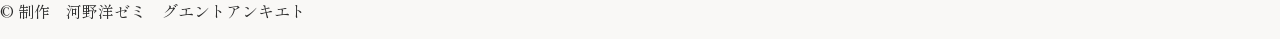
==== commit baeb9547: "更新" ====
--- a/index.html
+++ b/index.html
@@ -55,6 +55,7 @@
         <div class="bo-info">
             <p>千葉県柏市光ケ丘２丁目１−１</p>
             <p><a href="https://www.reitaku-u.ac.jp/" class="bo-mail" target="_blank">www.reitaku-u.ac.jp</a></p>
+            <button class="creator-btn" onclick="openCreatorModal()">CREDITS</button>
         </div>
     </div>
 
@@ -71,6 +72,20 @@
         </div>
     </div>
 
+    <!-- Creator Modal -->
+    <div id="creator-modal" class="modal-overlay">
+        <div class="modal-content creator-content">
+            <div class="modal-close" onclick="closeCreatorModal()">×</div>
+            <div class="modal-body">
+                <div class="creator-info">
+                    <p class="creator-title">制作・構成</p>
+                    <p class="creator-group">河野洋ゼミ</p>
+                    <p class="creator-name">グエン トアンキエト</p>
+                </div>
+            </div>
+        </div>
+    </div>
+
     <!-- Map Overlay (Iframe) -->
     <div id="map-overlay" style="position: fixed; inset: 0; z-index: 3000; background: #000; opacity: 0; pointer-events: none; transition: opacity 0.5s;">
         <iframe id="map-frame" style="width: 100%; height: 100%; border: none;" allow="fullscreen"></iframe>
@@ -80,5 +95,8 @@
         <span class="bb-text">Reitaku</span>
         <div class="bb-box">University</div>
     </div>
+    <div class="footer">
+        <p>&copy; 制作　河野洋ゼミ　グエントアンキエト</p>
+    </div>
 </body>
 </html>
--- a/css/main.css
+++ b/css/main.css
@@ -216,6 +216,38 @@
 .bo-info p { margin: 0.8rem 0; font-size: 1rem; color: #ccc; }
 .bo-mail { color: #fff; text-decoration: none; border-bottom: 1px solid #555; padding-bottom: 2px; }
 
+.creator-btn {
+    background: transparent;
+    border: 1px solid #999;
+    color: #bbb;
+    padding: 0.5rem 1.5rem;
+    font-size: 0.8rem;
+    letter-spacing: 0.1em;
+    cursor: pointer;
+    transition: 0.3s;
+    margin-top: 2rem;
+    font-family: 'Cinzel', serif;
+}
+.creator-btn:hover {
+    border-color: #fff;
+    color: #fff;
+}
+
+.creator-content {
+    max-width: 400px;
+    background: #1a1a1a;
+    color: #fff;
+}
+.creator-info {
+    padding: 1rem 0;
+    line-height: 2.5;
+    letter-spacing: 0.2em;
+    font-family: 'Shippori Mincho', serif;
+}
+.creator-title { font-size: 0.9rem; color: #888; margin: 0; }
+.creator-group { font-size: 1.1rem; color: var(--gold); margin: 0; }
+.creator-name { font-size: 1.2rem; margin: 0; }
+
 /* ブックバー（固定フッター） */
 .book-bar {
     position: fixed; bottom: 0; left: 0; width: 100%;
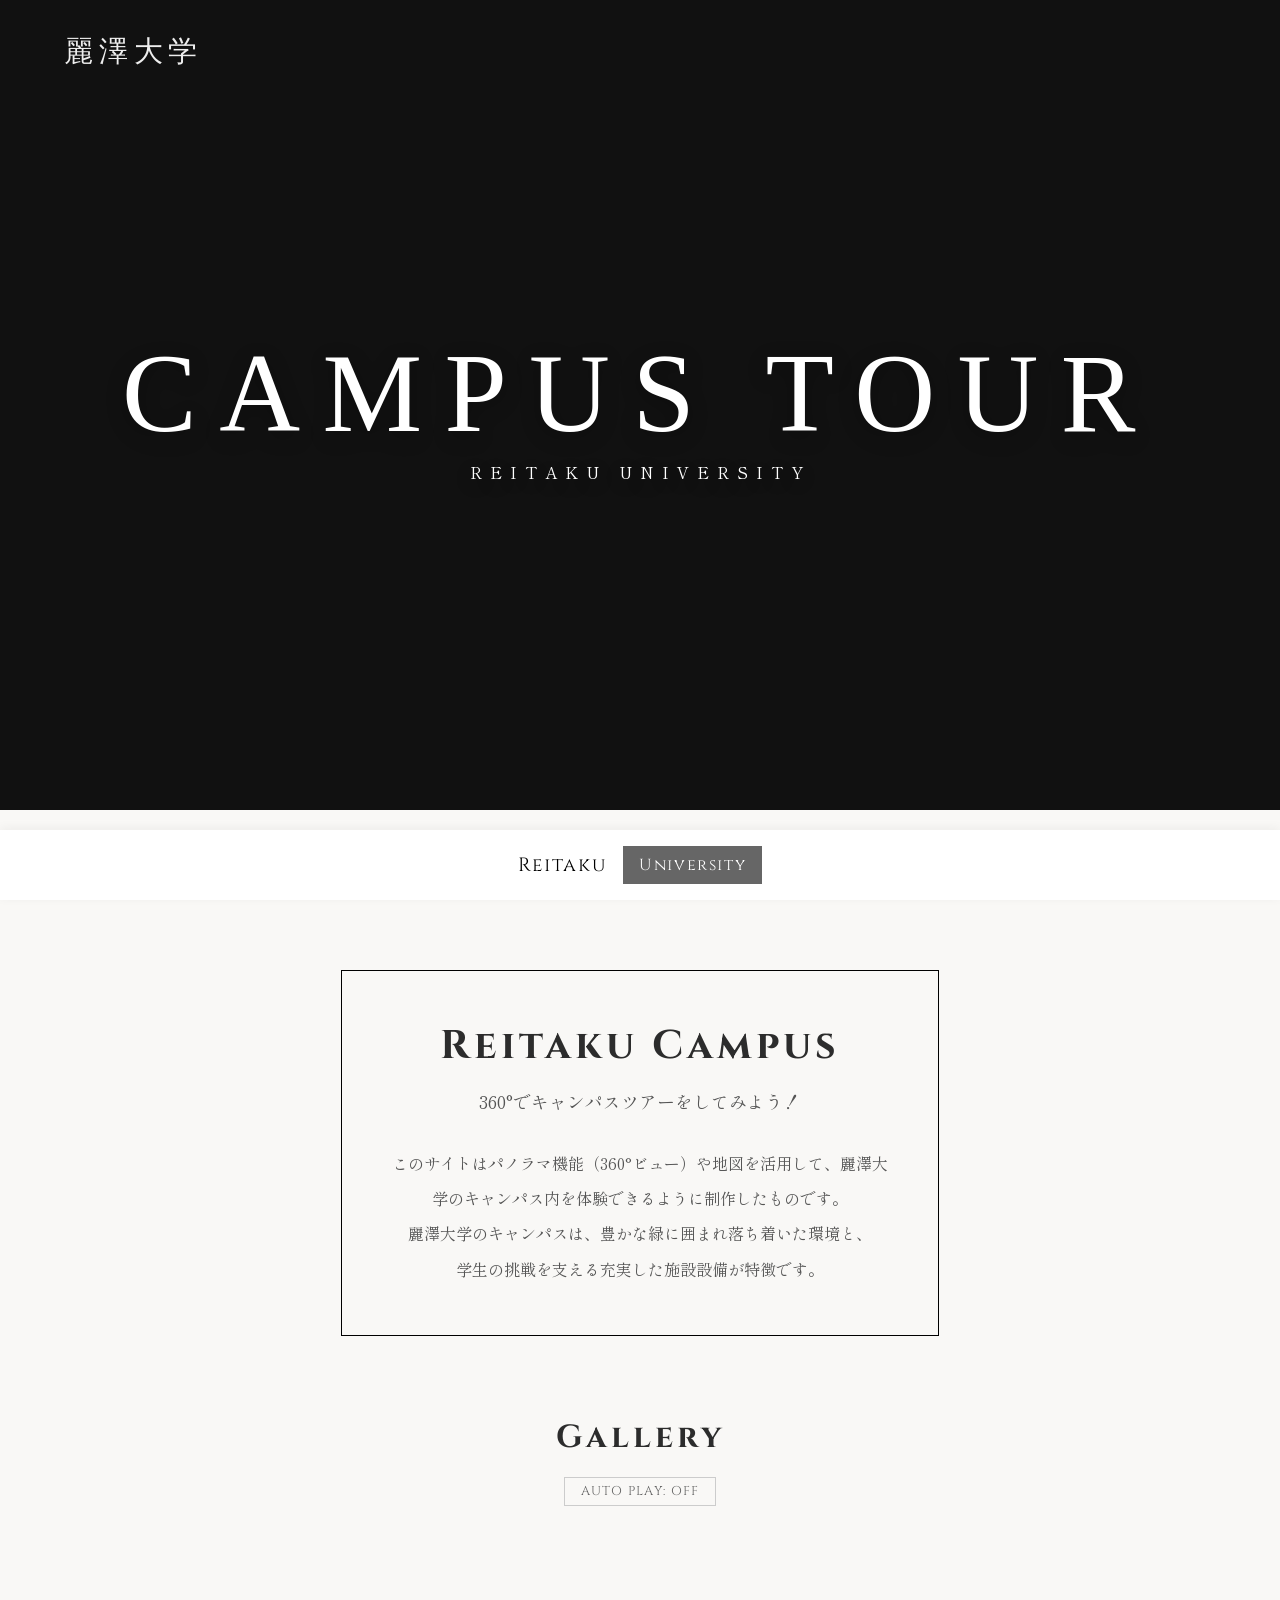
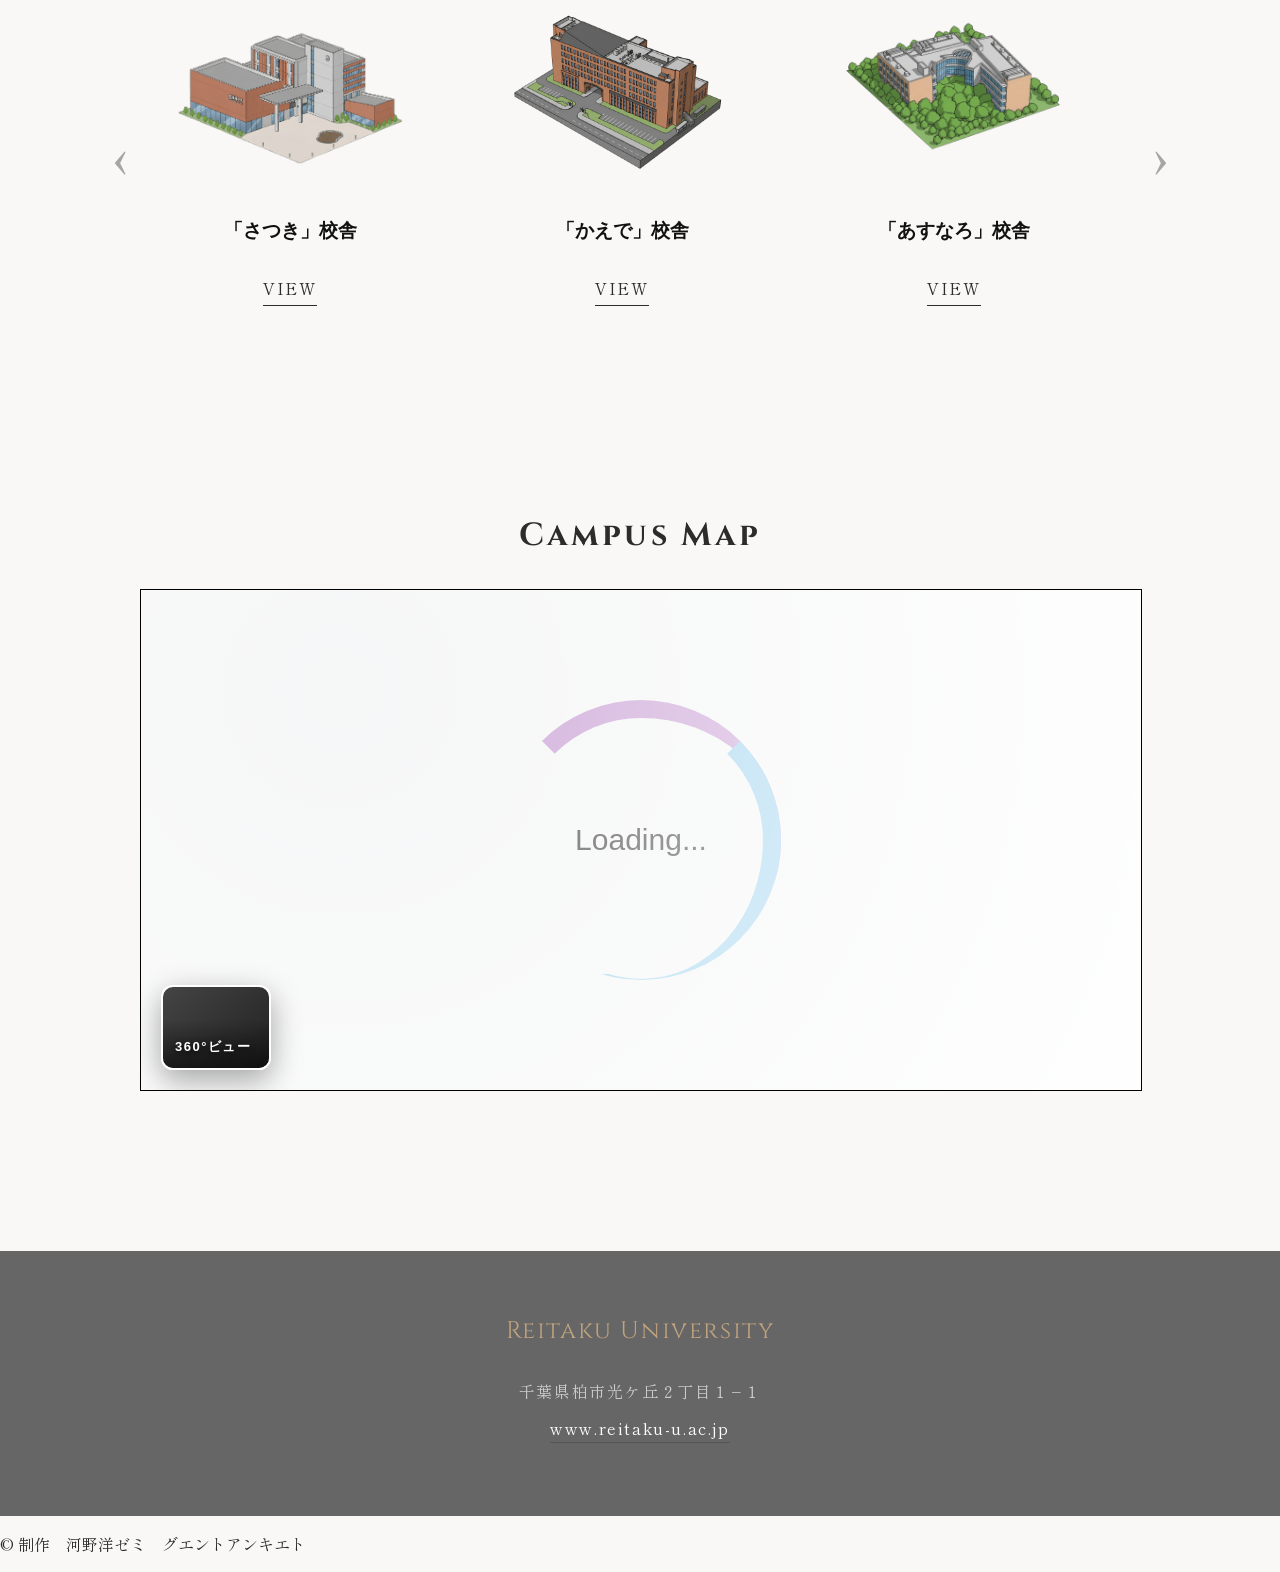
==== commit 361e0dc8: "credits非表示" ====
--- a/index.html
+++ b/index.html
@@ -55,7 +55,7 @@
         <div class="bo-info">
             <p>千葉県柏市光ケ丘２丁目１−１</p>
             <p><a href="https://www.reitaku-u.ac.jp/" class="bo-mail" target="_blank">www.reitaku-u.ac.jp</a></p>
-            <button class="creator-btn" onclick="openCreatorModal()">CREDITS</button>
+            <button class="creator-btn" onclick="openCreatorModal()">CREDITS</button> 
         </div>
     </div>
 
--- a/css/main.css
+++ b/css/main.css
@@ -218,6 +218,7 @@
 
 .creator-btn {
     background: transparent;
+    display: none; /*現在非表示*/
     border: 1px solid #999;
     color: #bbb;
     padding: 0.5rem 1.5rem;
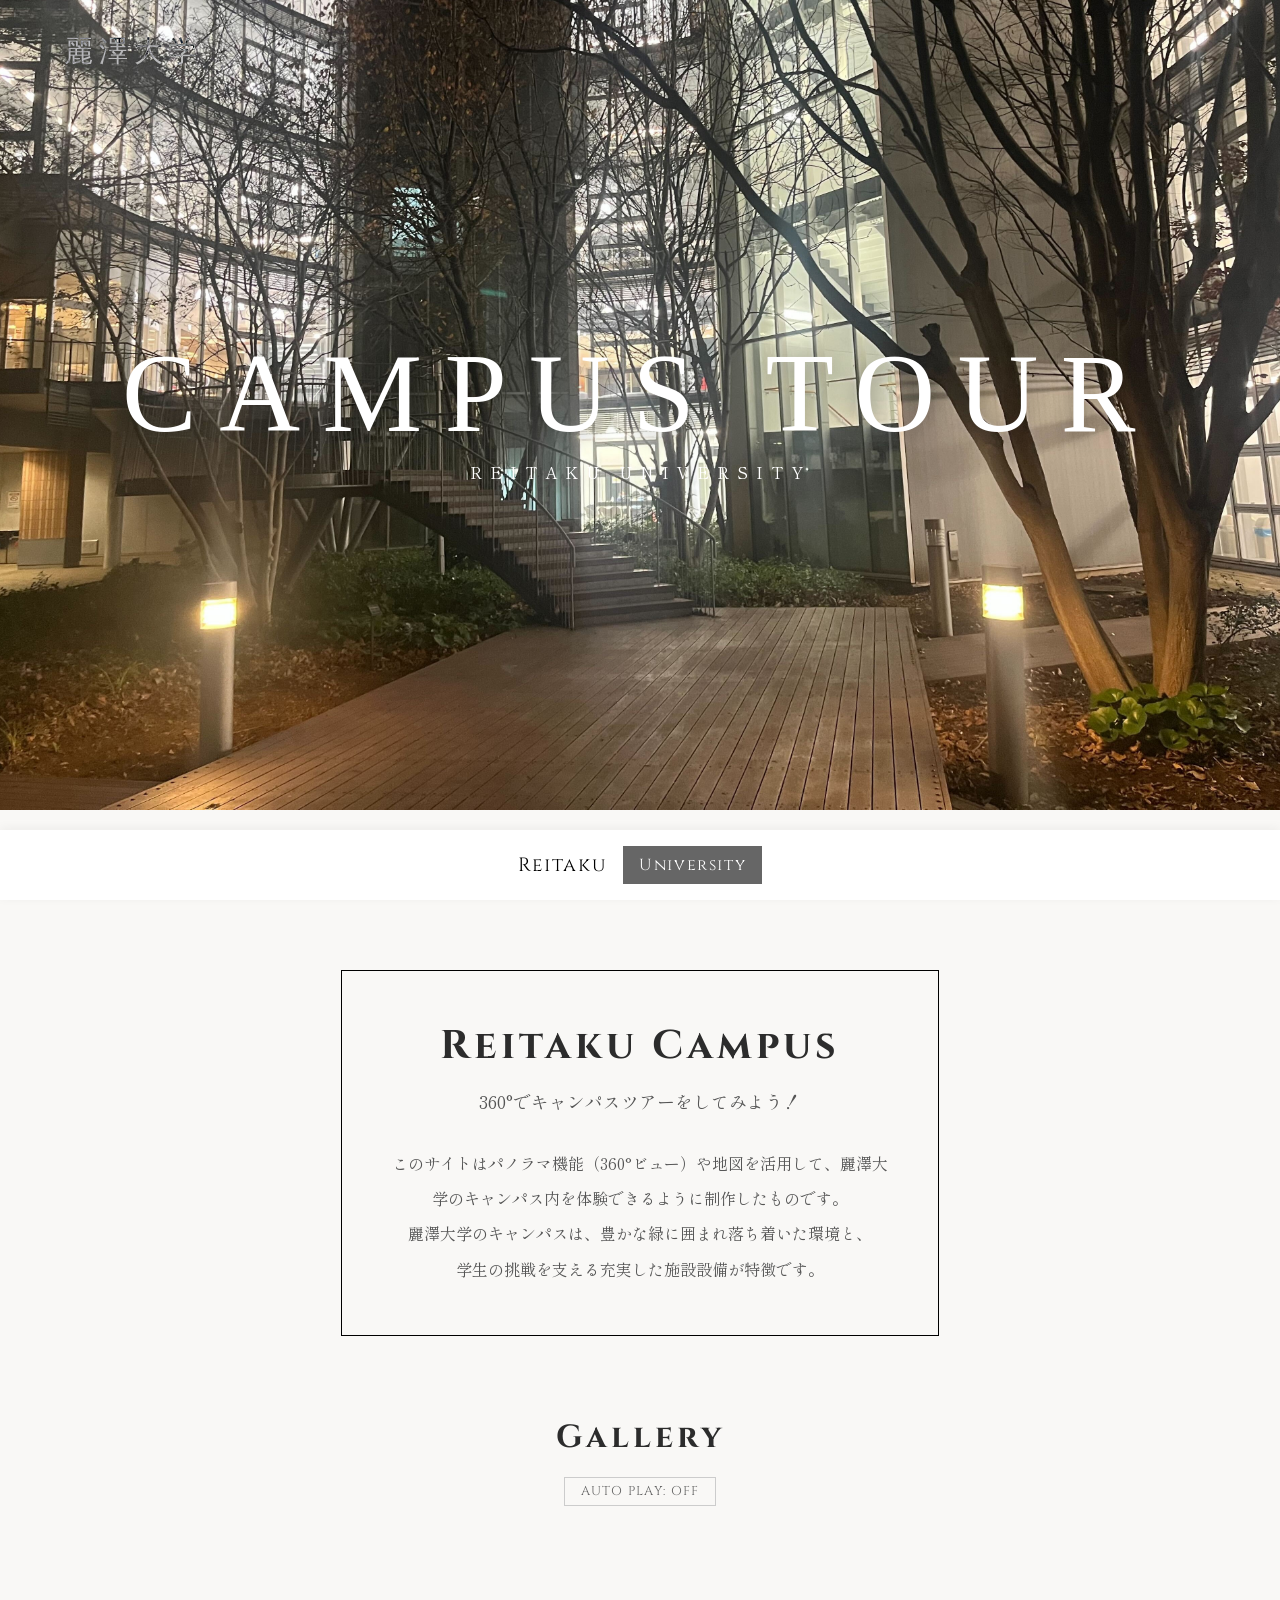
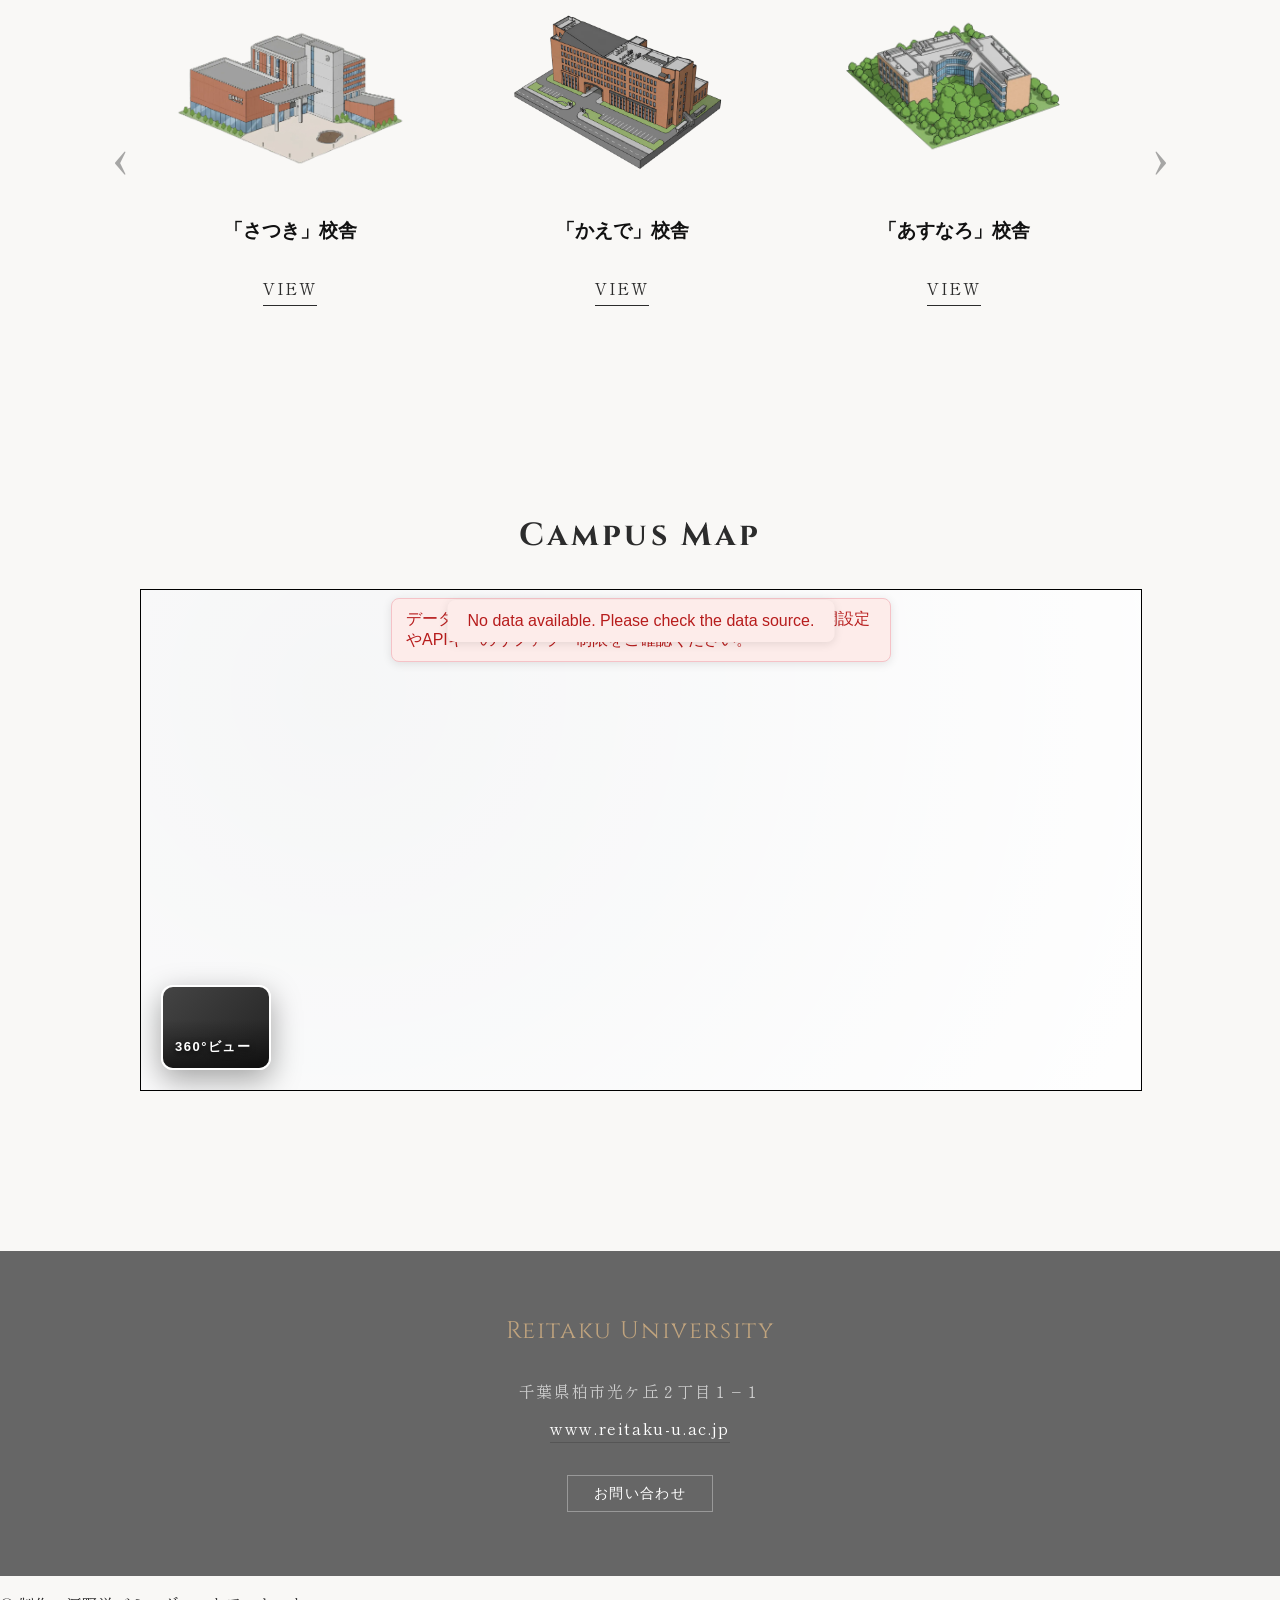
==== commit 83eaa5ac: "LCP低下の不具合を解消" ====
--- a/index.html
+++ b/index.html
@@ -5,12 +5,14 @@
     <meta name="viewport" content="width=device-width, initial-scale=1.0">
     <meta name="robots" content="index, follow">
     <title>ReitakuCampus</title>
-    <link rel="preload" as="image" href="image/main1.jpg" fetchpriority="high">
+    <link rel="preload" as="image" href="image/main1.webp" type="image/webp" fetchpriority="high">
     <link rel="preconnect" href="https://fonts.googleapis.com">
     <link rel="preconnect" href="https://fonts.gstatic.com" crossorigin>
     <link rel="stylesheet" href="css/main.css">
-    <link href="https://fonts.googleapis.com/css2?family=BBH+Bogle&display=swap" rel="stylesheet">
-    <link href="https://fonts.googleapis.com/css2?family=Cinzel:wght@400;600&family=Shippori+Mincho:wght@400;500&family=BIZ+UDPGothic&display=swap" rel="stylesheet">
+    <link href="https://fonts.googleapis.com/css2?family=BBH+Bogle&display=swap" rel="stylesheet" media="print" onload="this.media='all'">
+    <noscript><link href="https://fonts.googleapis.com/css2?family=BBH+Bogle&display=swap" rel="stylesheet"></noscript>
+    <link href="https://fonts.googleapis.com/css2?family=Cinzel:wght@400;600&family=Shippori+Mincho:wght@400;500&family=BIZ+UDPGothic&display=swap" rel="stylesheet" media="print" onload="this.media='all'">
+    <noscript><link href="https://fonts.googleapis.com/css2?family=Cinzel:wght@400;600&family=Shippori+Mincho:wght@400;500&family=BIZ+UDPGothic&display=swap" rel="stylesheet"></noscript>
     <script src="page.js" defer></script>
 </head>
 <body>
@@ -45,7 +47,7 @@
         <section id="map-section" class="fade-in" style="margin-top: 8rem; margin-bottom: 5rem;">
             <h2 style="font-family: 'Cinzel', serif; font-size: 2rem; margin-bottom: 2rem; letter-spacing: 0.1em;">Campus Map</h2>
             <div style="width: 100%; height: 500px; border: 1px solid #000; position: relative;">
-                <iframe src="./Map/index.html" style="width: 100%; height: 100%; border: none; display: block;"></iframe>
+                <iframe src="./Map/index.html" loading="lazy" style="width: 100%; height: 100%; border: none; display: block;"></iframe>
             </div>
         </section>
     </div>
@@ -55,6 +57,8 @@
         <div class="bo-info">
             <p>千葉県柏市光ケ丘２丁目１−１</p>
             <p><a href="https://www.reitaku-u.ac.jp/" class="bo-mail" target="_blank">www.reitaku-u.ac.jp</a></p>
+            
+            <a href="https://docs.google.com/forms/d/e/1FAIpQLSedCrUznIi4aDdJ509BLOCES5V9BwxZWvt_NqnkE-ZtYsWywQ/viewform?usp=dialog" class="contact-btn" target="_blank" rel="noopener noreferrer" aria-label="お問い合わせフォームを開く">お問い合わせ</a>
             <button class="creator-btn" onclick="openCreatorModal()">CREDITS</button> 
         </div>
     </div>
--- a/css/main.css
+++ b/css/main.css
@@ -216,9 +216,27 @@
 .bo-info p { margin: 0.8rem 0; font-size: 1rem; color: #ccc; }
 .bo-mail { color: #fff; text-decoration: none; border-bottom: 1px solid #555; padding-bottom: 2px; }
 
+.contact-btn {
+    display: inline-block;
+    margin-top: 1.4rem;
+    padding: 0.55rem 1.6rem;
+    border: 1px solid #999;
+    color: #fff;
+    text-decoration: none;
+    font-size: 0.85rem;
+    letter-spacing: 0.1em;
+    font-family: 'Cinzel', serif;
+    transition: 0.3s;
+}
+.contact-btn:hover {
+    border-color: #fff;
+    background: transparent;
+    opacity: 0.8;
+}
+
 .creator-btn {
     background: transparent;
-    display: none; /*現在非表示*/
+    display: none;
     border: 1px solid #999;
     color: #bbb;
     padding: 0.5rem 1.5rem;
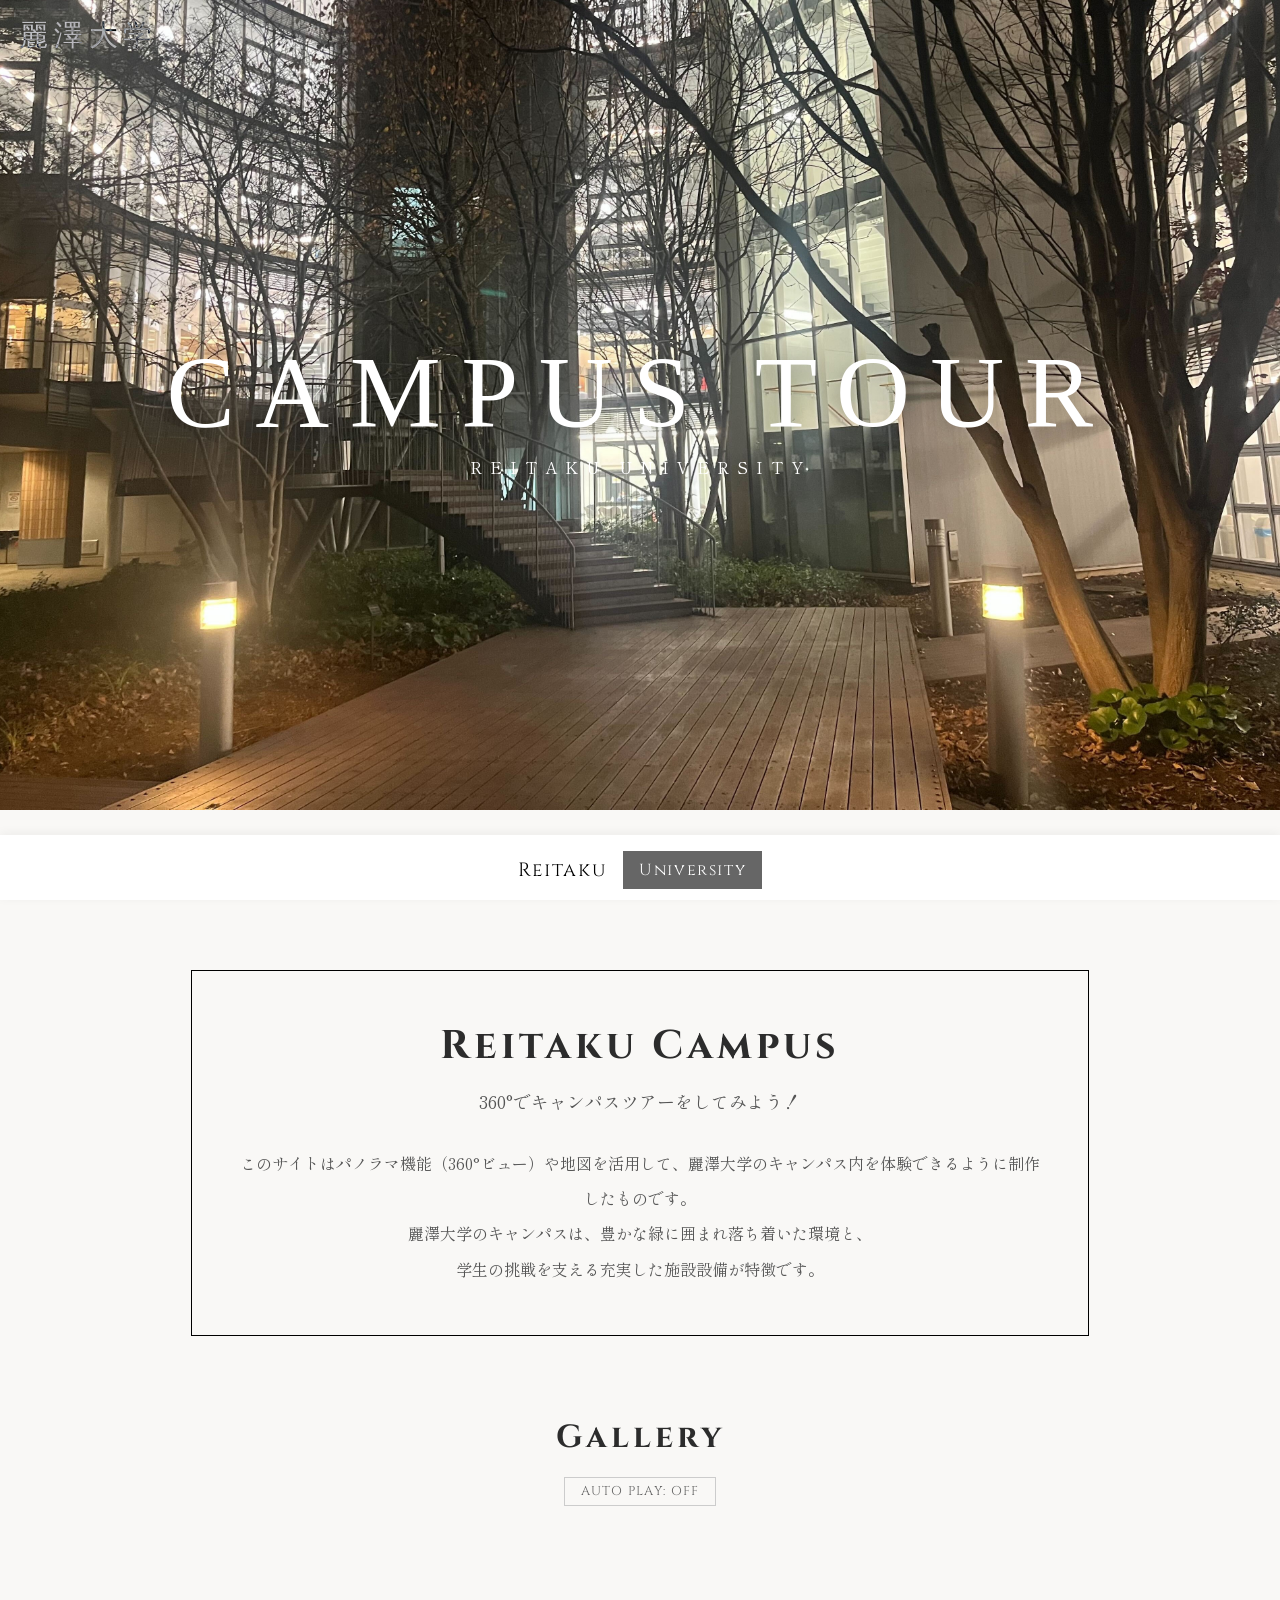
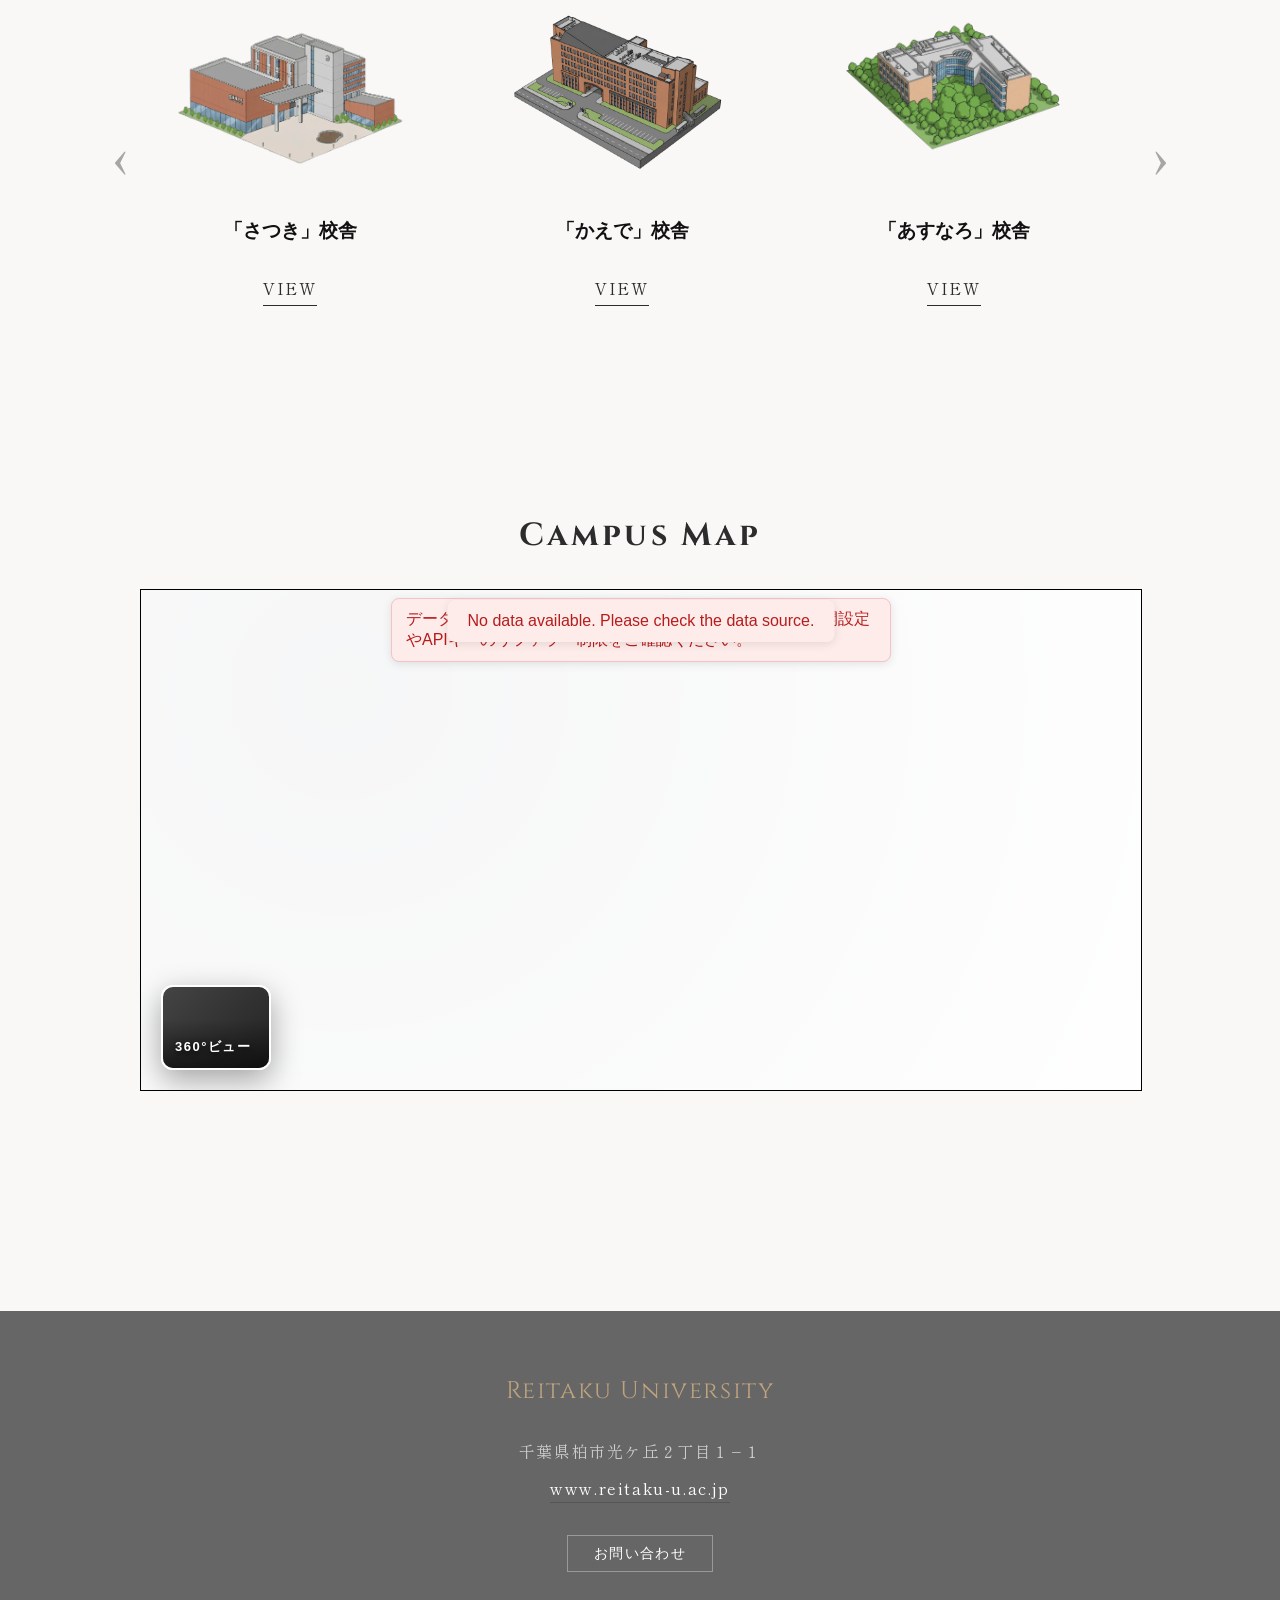
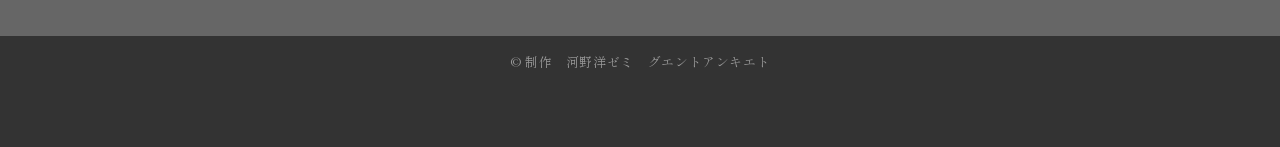
==== commit 31902329: "モバイル向けUI/UX改善" ====
--- a/index.html
+++ b/index.html
@@ -2,7 +2,7 @@
 <html lang="ja">
 <head>
     <meta charset="UTF-8">
-    <meta name="viewport" content="width=device-width, initial-scale=1.0">
+    <meta name="viewport" content="width=device-width, initial-scale=1.0, viewport-fit=cover">
     <meta name="robots" content="index, follow">
     <title>ReitakuCampus</title>
     <link rel="preload" as="image" href="image/main1.webp" type="image/webp" fetchpriority="high">
@@ -44,10 +44,10 @@
             <div id="arrow-right" class="slider-arrow slider-arrow-right">›</div>
         </div>
 
-        <section id="map-section" class="fade-in" style="margin-top: 8rem; margin-bottom: 5rem;">
-            <h2 style="font-family: 'Cinzel', serif; font-size: 2rem; margin-bottom: 2rem; letter-spacing: 0.1em;">Campus Map</h2>
-            <div style="width: 100%; height: 500px; border: 1px solid #000; position: relative;">
-                <iframe src="./Map/index.html" loading="lazy" style="width: 100%; height: 100%; border: none; display: block;"></iframe>
+        <section id="map-section" class="fade-in map-section">
+            <h2 class="map-section-title">Campus Map</h2>
+            <div class="map-embed-wrap">
+                <iframe src="./Map/index.html" loading="lazy" class="map-embed-iframe"></iframe>
             </div>
         </section>
     </div>
--- a/css/main.css
+++ b/css/main.css
@@ -41,14 +41,14 @@
     text-align: center; color: #fff; z-index: 10; width: 100%;
 }
 .h-title { 
-    font-size: 7rem; font-family: 'BBH Bogle', 'sans-serif'; margin: 0; letter-spacing: 0.2em; font-weight: 400; 
+    font-size: clamp(2.2rem, 8vw, 7rem); font-family: 'BBH Bogle', 'sans-serif'; margin: 0; letter-spacing: 0.2em; font-weight: 400; 
     text-shadow: 0 5px 20px rgba(0,0,0,0.3);
     line-height: 1.2; 
 }
-.h-sub { font-size: 1rem; text-shadow: 0 5px 20px rgba(0,0,0,0.3); letter-spacing: 0.5em; display: block; }
+.h-sub { font-size: clamp(0.65rem, 1.5vw, 1rem); text-shadow: 0 5px 20px rgba(0,0,0,0.3); letter-spacing: 0.5em; display: block; }
 
 /* コンテンツ */
-.content { max-width: 1000px; margin: 0 auto; padding: 10rem 2rem 5rem; text-align: center; }
+.content { max-width: 1000px; margin: 0 auto; padding: 10rem 2rem 5rem; padding-bottom: calc(5rem + 60px); text-align: center; }
 
 /* コンセプトボックス */
 .concept-box {
@@ -56,10 +56,27 @@
     padding: 3rem;        /* ★枠線と文字の間の余白（大きくすると枠が広がります） */
     margin: 0 auto 5rem;
     max-width: 800px;     /* ★枠の最大横幅（ここを600pxなどに変えると狭くなります） */
-    width: 50%;           /* スマホなどで画面端にくっつきすぎないようにする設定 */
+    width: clamp(85%, 50vw, 50%); /* モバイルでは85%、デスクトップでは50% */
     position: relative;
 }
 .lead-p { font-size: 1.5rem; line-height: 2.5; margin: 0; color: #555; }
+
+/* コンセプトテキスト */
+.concept-title {
+    font-family: 'Cinzel', serif; font-size: 2.5rem; margin: 0 0 1rem 0; letter-spacing: 0.1em;
+}
+.concept-subtitle {
+    font-size: 1.1rem; margin: 0 0 2rem 0; font-weight: normal; color: #555;
+}
+.concept-desc {
+    font-size: 1rem; line-height: 2.2; margin: 0; color: #555;
+}
+
+/* キャンパスマップセクション */
+.map-section { margin-top: 8rem; margin-bottom: 5rem; }
+.map-section-title { font-family: 'Cinzel', serif; font-size: 2rem; margin-bottom: 2rem; letter-spacing: 0.1em; }
+.map-embed-wrap { width: 100%; height: 500px; border: 1px solid #000; position: relative; }
+.map-embed-iframe { width: 100%; height: 100%; border: none; display: block; }
 
 /* モデル紹介（横スクロール） */
 .room-sec { 
@@ -329,19 +346,107 @@
 .slider-arrow-left { left: -50px; }
 .slider-arrow-right { right: -50px; }
 
+/* フッター */
+.footer {
+    background: #333; color: #999; text-align: center;
+    padding: 1rem 1rem calc(1rem + 60px); /* book-barの分を考慮 */
+    font-size: 0.8rem; letter-spacing: 0.05em;
+}
+.footer p { margin: 0; }
+
 .slider-wrapper {
     position: relative;
     margin: 0 auto;
     width: 100%;
 }
 
+/* タブレット (769px〜1024px) */
+@media (max-width: 1024px) {
+    .slider-arrow { width: 44px; height: 44px; font-size: 2.2rem; }
+    .slider-arrow-left { left: -30px; }
+    .slider-arrow-right { right: -30px; }
+}
+
+/* モバイル (768px以下) */
 @media (max-width: 768px) {
-    header { padding: 1.5rem; }
-    .logo { font-size: 1.4rem; }
-    .h-title { font-size: 2.5rem; }
-    .h-sub { font-size: 0.7rem; }
-    .r-img-wrap { height: 50vh; }
-    .r-info { width: 85%; padding: 2rem; margin-top: -3rem; }
-    .modal-body { padding: 2rem; }
-    .modal-img { height: 40vh; }
-}
+    header { padding: 1rem 1.2rem; }
+    .logo { font-size: 1.2rem; letter-spacing: 0.15em; }
+    .hero { height: 70vh; }
+    .content { padding: 5rem 1rem 3rem; padding-bottom: calc(3rem + 60px); }
+    .concept-box { padding: 1.5rem; width: 90%; }
+    .concept-box .lead-p { font-size: 1.1rem; line-height: 2; }
+    .concept-title { font-size: 1.6rem; }
+    .concept-subtitle { font-size: 0.95rem; margin-bottom: 1.2rem; }
+    .concept-desc { font-size: 0.9rem; line-height: 1.9; }
+    
+    /* ギャラリースライダー */
+    .room-item { min-width: 260px; width: 260px; margin-right: 1rem; }
+    .r-img-wrap { height: 180px; }
+    .r-info { padding: 0.8rem 0; }
+    .r-name { font-size: 1rem; }
+    .slider-wrapper { margin: 0 -1rem; padding: 0 1rem; overflow: hidden; }
+    .slider-arrow { display: none; } /* モバイルではスワイプで操作 */
+    .rooms-header h2 { font-size: 1.5rem; }
+    .slide-toggle-btn { font-size: 0.7rem; padding: 0.3em 1em; }
+    
+    /* モーダル */
+    .modal-content { width: 95%; max-height: 85vh; }
+    .modal-body { padding: 1.5rem; }
+    .modal-img { height: 30vh; object-fit: cover; }
+    .modal-title { font-size: 1.4rem; }
+    .modal-close { width: 44px; height: 44px; font-size: 1.4rem; } /* タッチターゲット拡大 */
+    
+    /* フッター領域 */
+    .business-overview { padding: 3rem 1.5rem; }
+    .bo-title { font-size: 1.2rem; }
+    .bo-info p { font-size: 0.9rem; }
+    .contact-btn { padding: 0.6rem 1.4rem; font-size: 0.8rem; }
+    
+    /* ブックバー */
+    .book-bar { padding: 0.7rem 0; }
+    .bb-text { font-size: 1rem; }
+    .bb-box { font-size: 0.85rem; padding: 0.4rem 0.8rem; }
+    
+    .footer { padding: 0.8rem 1rem calc(0.8rem + 50px); font-size: 0.7rem; }
+    
+    /* マップセクション */
+    .map-section { margin-top: 4rem; margin-bottom: 3rem; }
+    .map-section-title { font-size: 1.5rem; margin-bottom: 1.2rem; }
+    .map-embed-wrap { height: 350px; }
+}
+
+/* 小型モバイル (480px以下) */
+@media (max-width: 480px) {
+    header { padding: 0.8rem 1rem; }
+    .logo { font-size: 1rem; }
+    .hero { height: 60vh; }
+    .content { padding: 4rem 0.8rem 2rem; padding-bottom: calc(2rem + 60px); }
+    .concept-box { padding: 1.2rem; width: 95%; }
+    .concept-title { font-size: 1.4rem; }
+    .concept-subtitle { font-size: 0.85rem; }
+    .concept-desc { font-size: 0.85rem; line-height: 1.8; }
+    .room-item { min-width: 220px; width: 220px; }
+    .r-img-wrap { height: 150px; }
+    .modal-content { width: 98%; }
+    .modal-img { height: 25vh; }
+    .modal-body { padding: 1rem; }
+    .modal-title { font-size: 1.2rem; }
+    .business-overview { padding: 2rem 1rem; }
+    
+    /* マップセクション */
+    .map-section { margin-top: 3rem; margin-bottom: 2rem; }
+    .map-section-title { font-size: 1.3rem; }
+    .map-embed-wrap { height: 280px; }
+}
+
+/* safe-area-inset対応（ノッチ付き端末） */
+@supports (padding: env(safe-area-inset-top)) {
+    header {
+        padding-top: max(1rem, env(safe-area-inset-top));
+        padding-left: max(1.2rem, env(safe-area-inset-left));
+        padding-right: max(1.2rem, env(safe-area-inset-right));
+    }
+    .book-bar {
+        padding-bottom: max(0.7rem, env(safe-area-inset-bottom));
+    }
+}
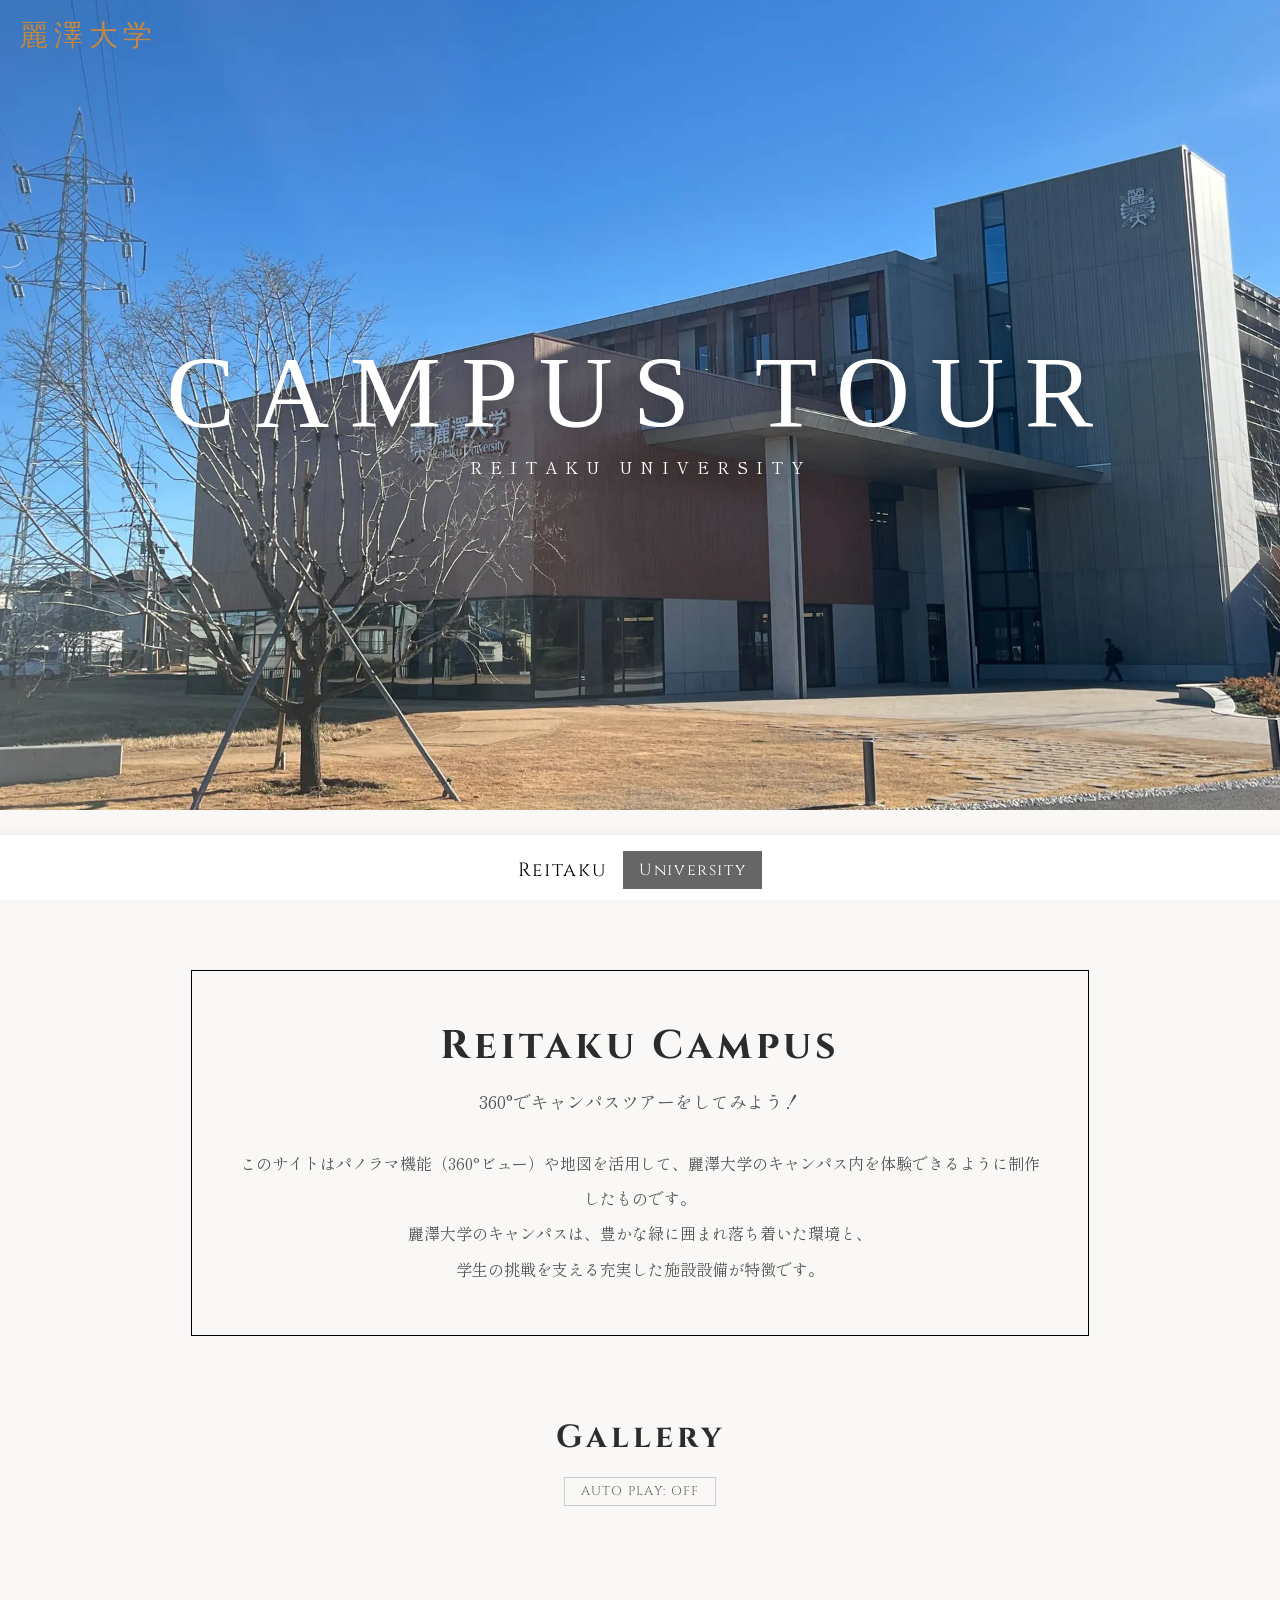
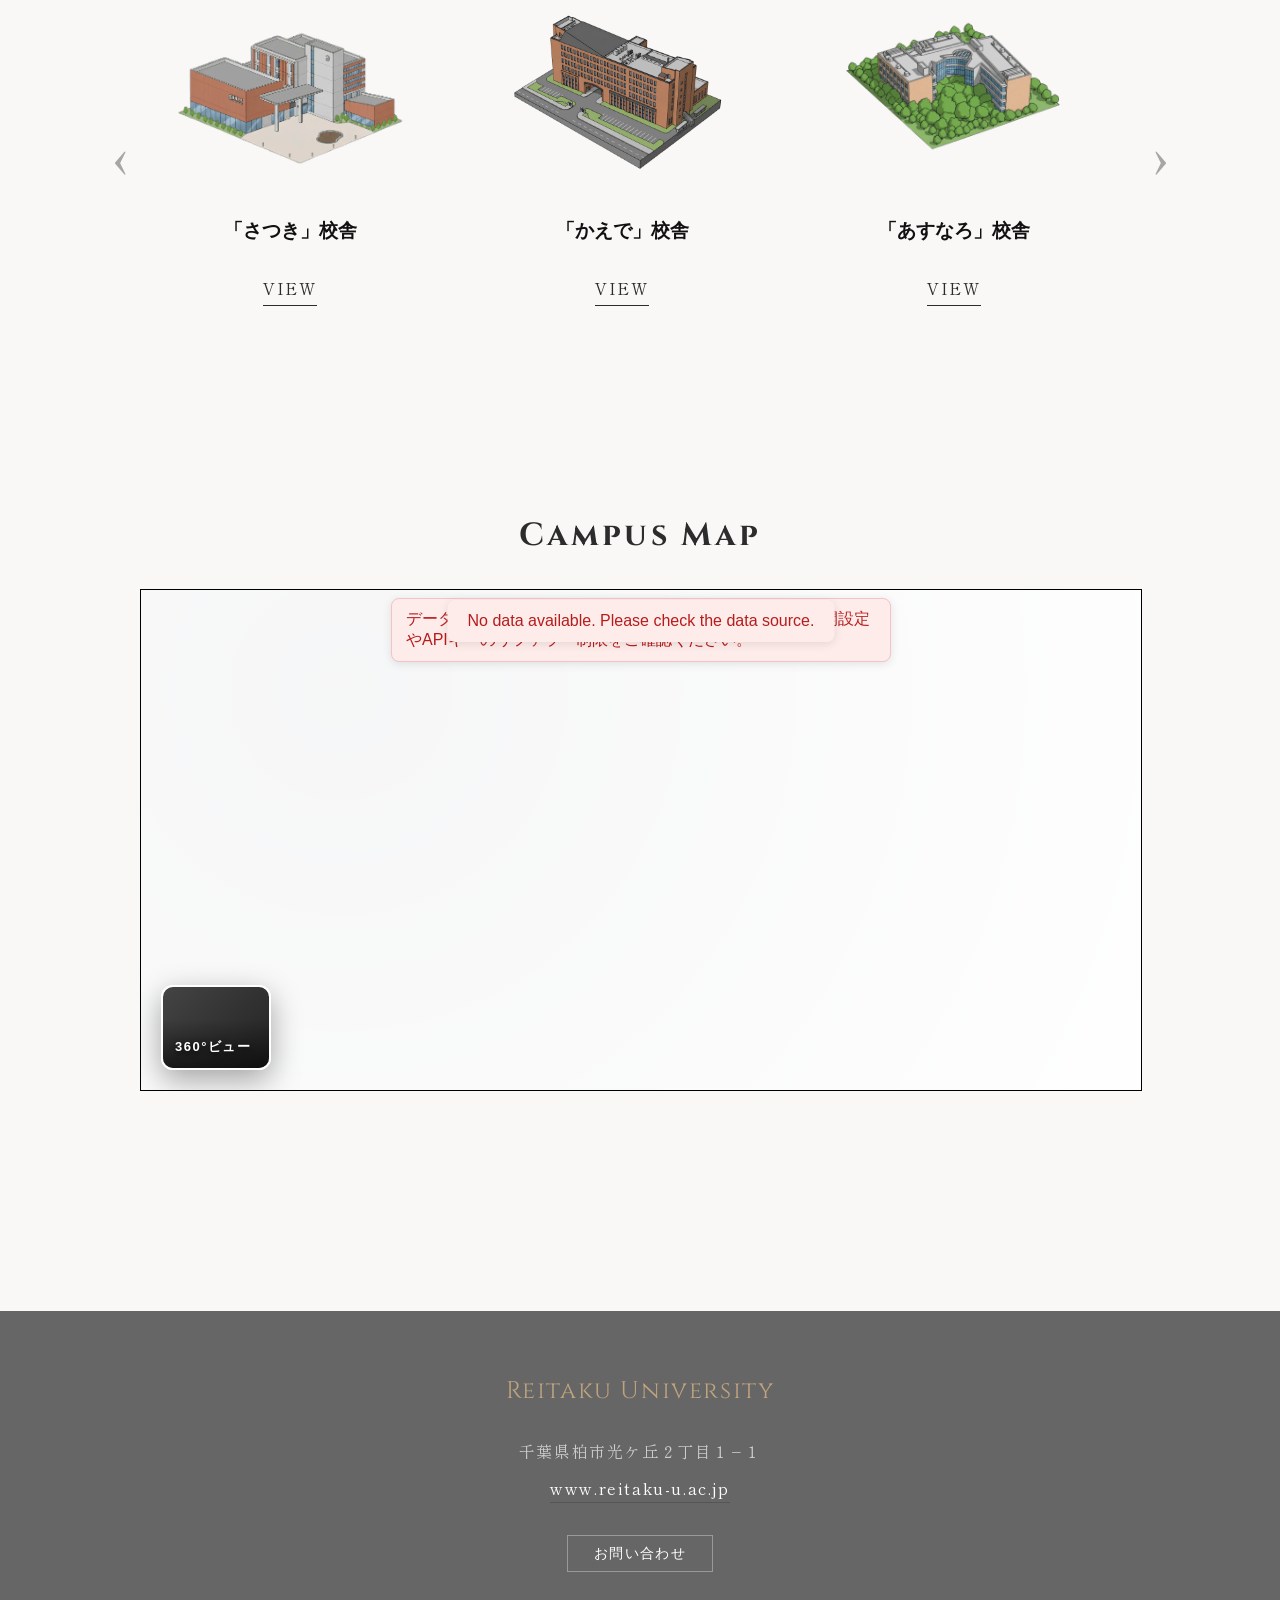
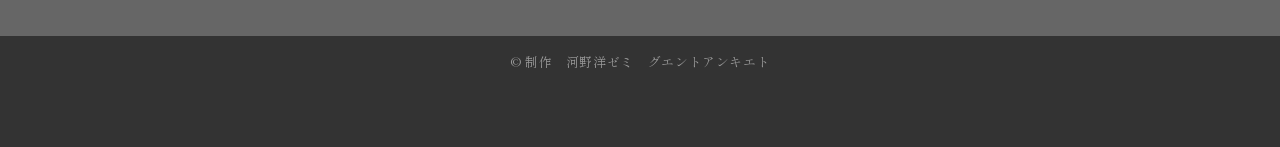
==== commit 346010dc: "LCPの初期描画遅延の改善" ====
--- a/index.html
+++ b/index.html
@@ -21,9 +21,10 @@
     </header>
 
     <div class="hero" id="hero-slider">
+        <div class="slide active" style="background-image: url('image/main1.webp');"></div>
         <div class="hero-txt">
-            <h1 id="hero-title" class="h-title"></h1>
-            <span id="hero-sub" class="h-sub"></span>
+            <h1 id="hero-title" class="h-title">CAMPUS TOUR</h1>
+            <span id="hero-sub" class="h-sub">REITAKU UNIVERSITY</span>
         </div>
     </div>
 
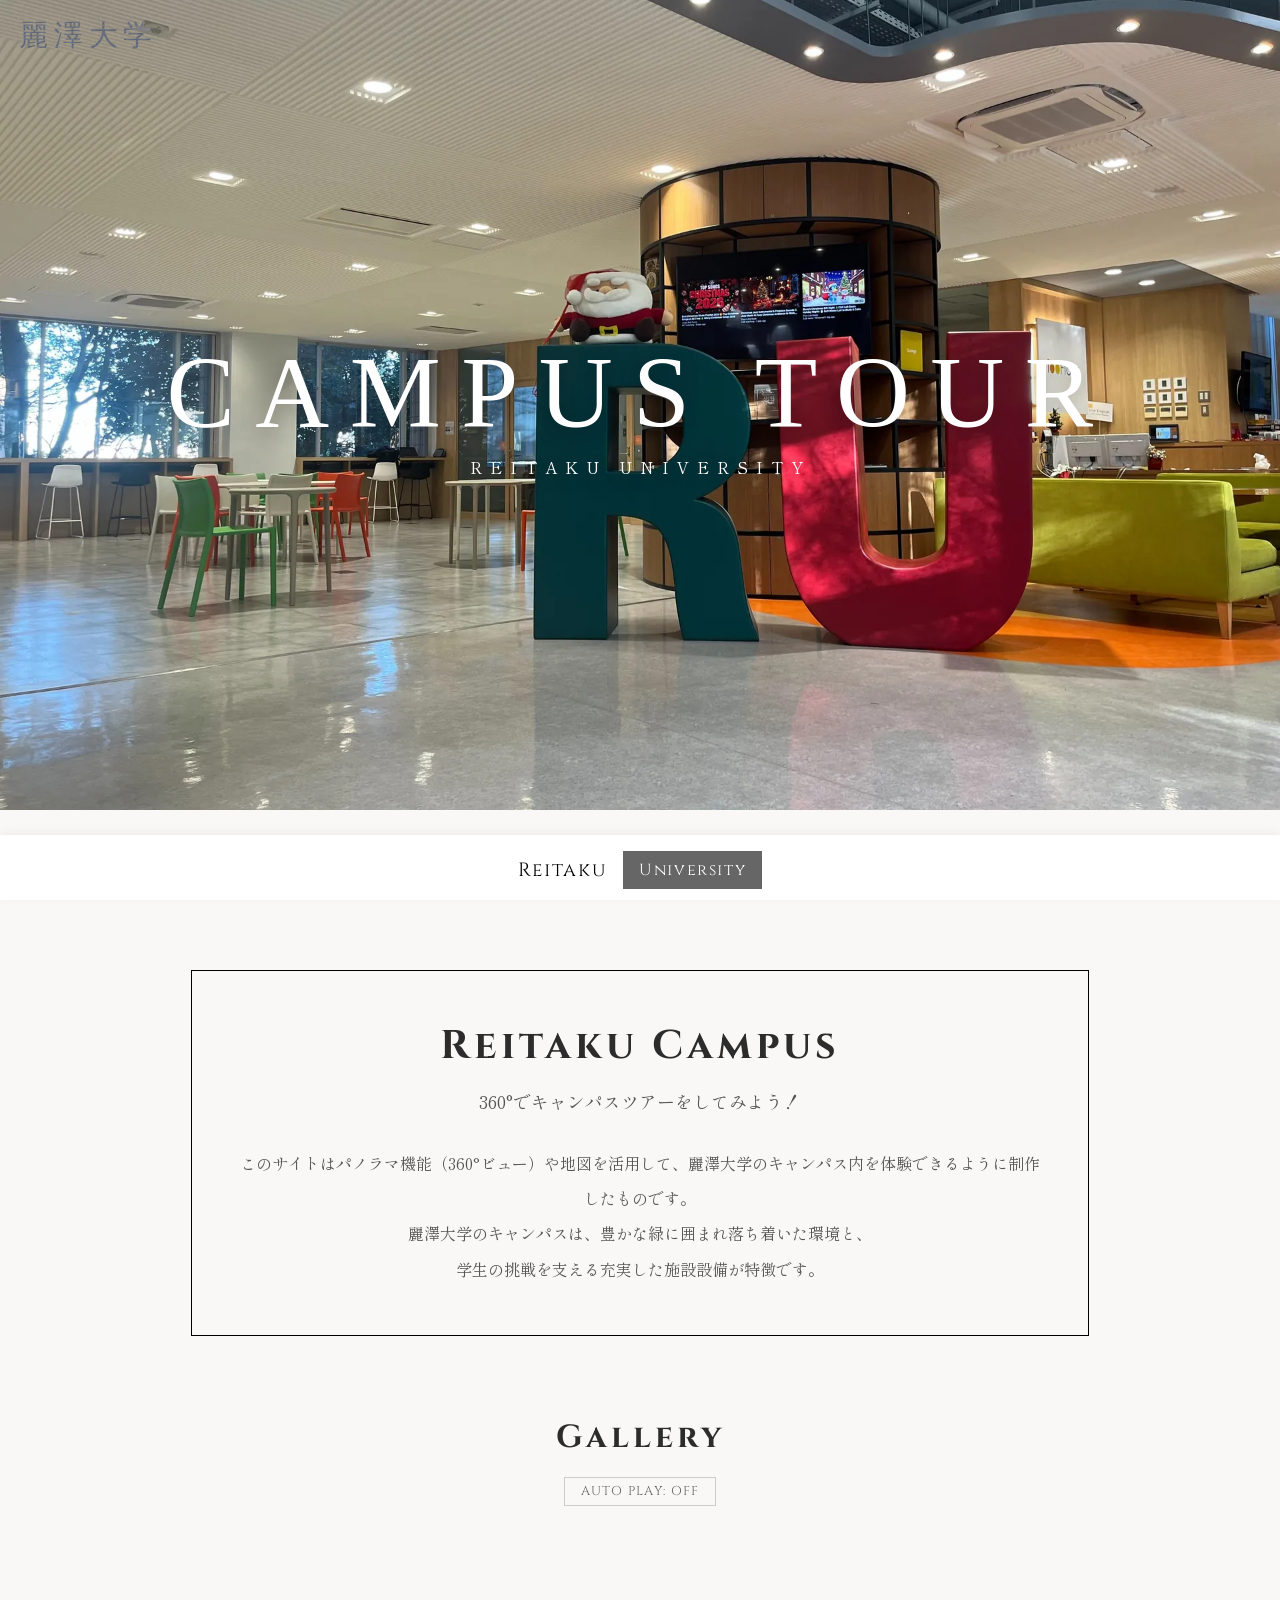
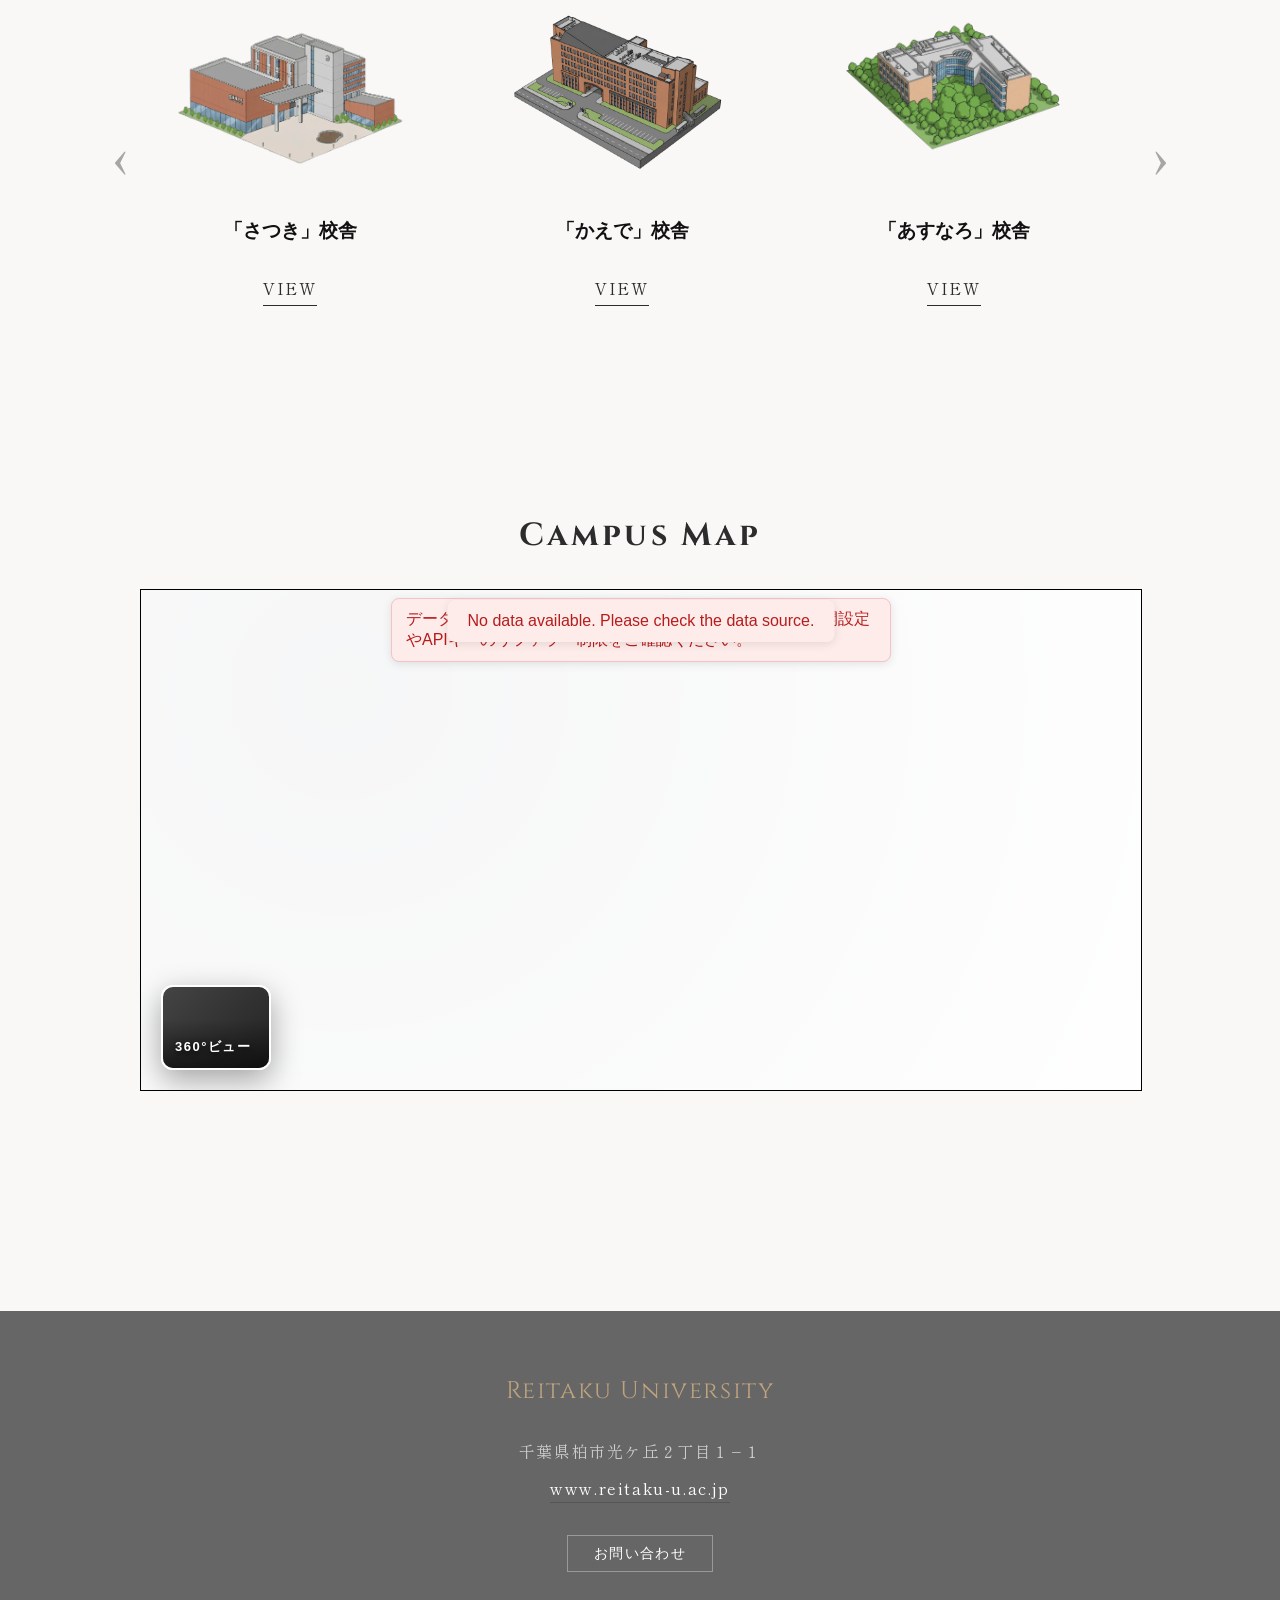
==== commit d4da935e: "フッター内©タグ削除" ====
--- a/index.html
+++ b/index.html
@@ -101,7 +101,7 @@
         <div class="bb-box">University</div>
     </div>
     <div class="footer">
-        <p>&copy; 制作　河野洋ゼミ　グエントアンキエト</p>
+       
     </div>
 </body>
 </html>
